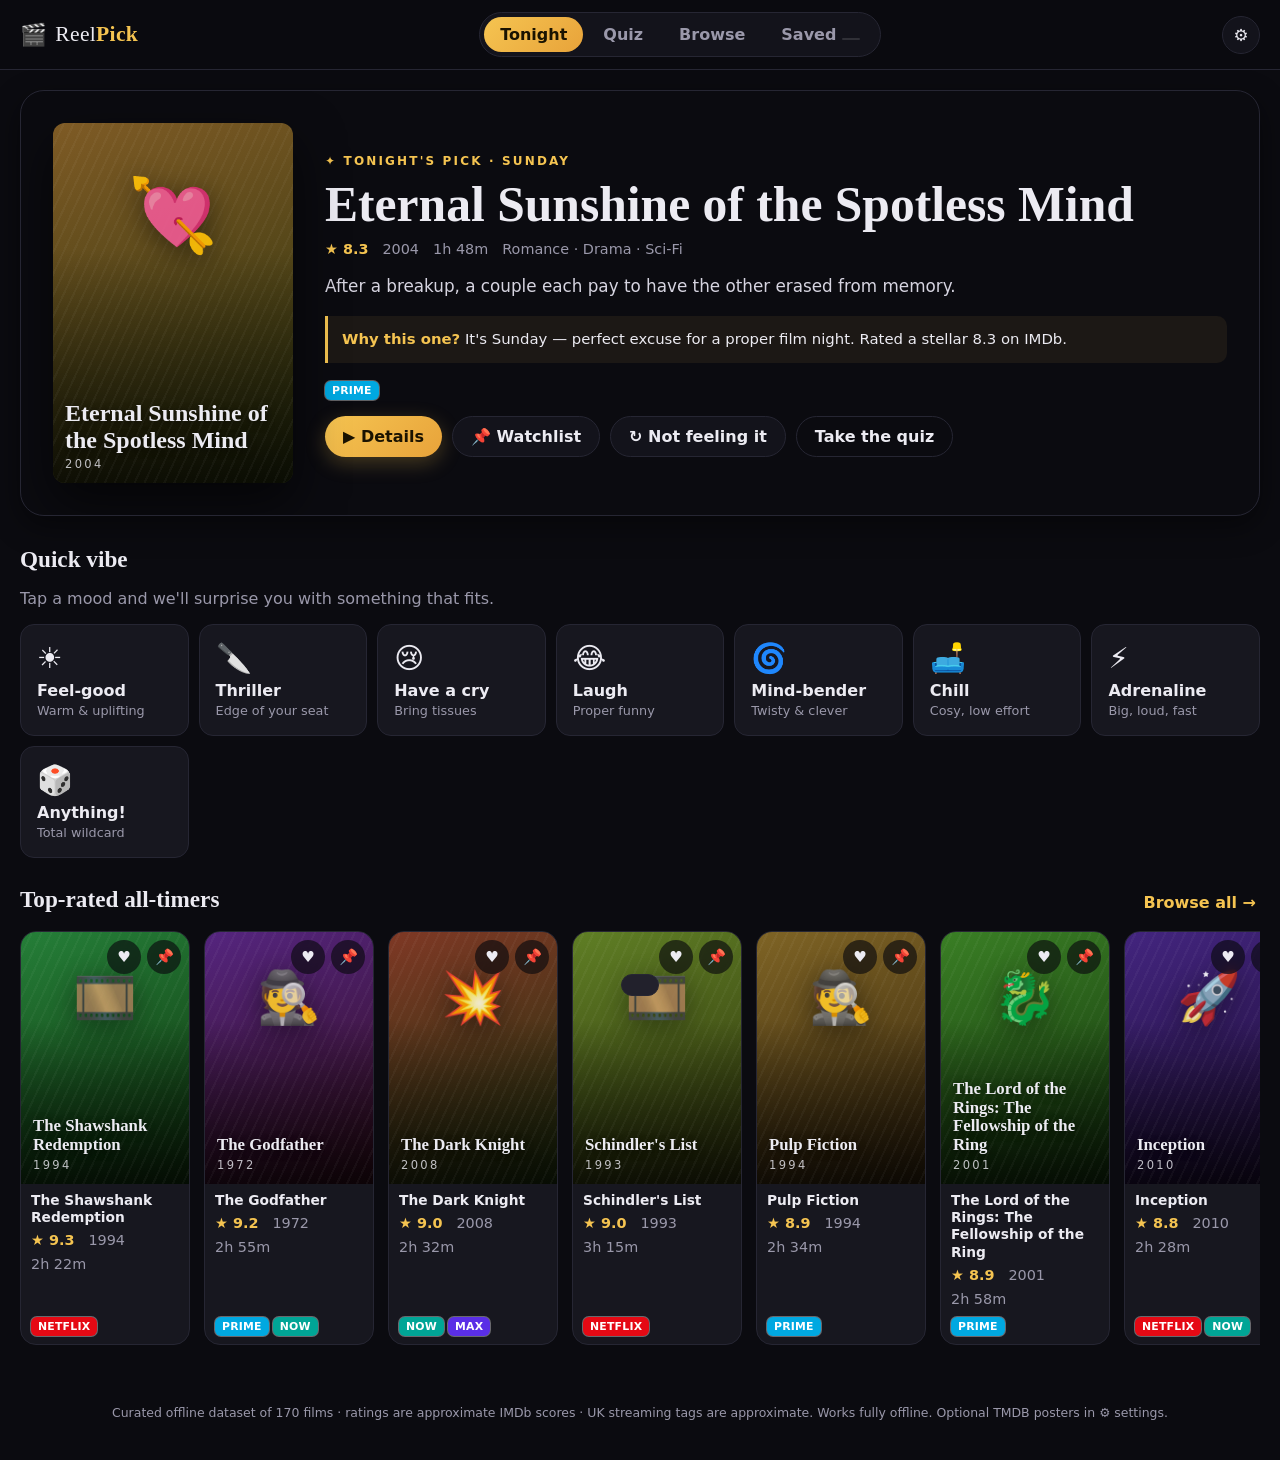
==== index.html @ 379ced33 "Reel Pick" ====
<!DOCTYPE html>
<html lang="en-GB">
<head>
<meta charset="utf-8">
<meta name="viewport" content="width=device-width, initial-scale=1, viewport-fit=cover">
<meta name="theme-color" content="#0b0b10">
<title>Reel Pick — what shall we watch?</title>
<link rel="icon" href="data:image/svg+xml,<svg xmlns='http://www.w3.org/2000/svg' viewBox='0 0 100 100'><text y='.9em' font-size='90'>🎬</text></svg>">
<link rel="stylesheet" href="style.css">
</head>
<body>
<div class="bg-glow"></div>
<header class="topbar">
  <div class="brand"><span class="logo">🎬</span><span>Reel<b>Pick</b></span></div>
  <nav class="tabs" role="tablist">
    <button class="tab active" data-view="tonight">Tonight</button>
    <button class="tab" data-view="quiz">Quiz</button>
    <button class="tab" data-view="browse">Browse</button>
    <button class="tab" data-view="saved">Saved <span id="savedCount" class="count"></span></button>
  </nav>
  <button class="icon-btn" id="settingsBtn" title="Settings">⚙︎</button>
</header>

<main>
  <!-- TONIGHT -->
  <section id="view-tonight" class="view active">
    <div id="hero" class="hero"></div>
    <div class="quick">
      <h2>Quick vibe</h2>
      <p class="muted">Tap a mood and we'll surprise you with something that fits.</p>
      <div id="quickMoods" class="mood-grid"></div>
    </div>
    <div class="row-head"><h2>Top-rated on your services</h2><button class="link" data-goto="browse">Browse all →</button></div>
    <div id="tonightRow" class="hscroll"></div>
  </section>

  <!-- QUIZ -->
  <section id="view-quiz" class="view">
    <div id="quiz" class="quiz"></div>
  </section>

  <!-- BROWSE -->
  <section id="view-browse" class="view">
    <div class="browse-layout">
      <aside class="filters" id="filters">
        <div class="filters-head">
          <h2>Filters</h2>
          <span><button class="link" id="resetFilters">Reset</button> <button class="btn gold small mobile-only" id="closeFilters">Done</button></span>
        </div>
        <input type="search" id="q" placeholder="Search title or keyword…" autocomplete="off">
        <div class="fgroup"><h3>Mood</h3><div class="chips" id="fMood"></div></div>
        <div class="fgroup"><h3>Genre <small>(any of)</small></h3><div class="chips" id="fGenre"></div></div>
        <div class="fgroup"><h3>Runtime</h3><div class="chips" id="fRuntime"></div></div>
        <div class="fgroup"><h3>Era</h3><div class="chips" id="fDecade"></div>
          <div class="range2">
            <label>From <input type="number" id="yFrom" min="1970" max="2026"></label>
            <label>To <input type="number" id="yTo" min="1970" max="2026"></label>
          </div>
        </div>
        <div class="fgroup"><h3>Min IMDb rating <output id="ratingOut">any</output></h3>
          <input type="range" id="minRating" min="6" max="9" step="0.1" value="6">
        </div>
        <div class="fgroup"><h3>Streaming (UK)</h3><div class="chips" id="fServices"></div>
          <label class="toggle"><input type="checkbox" id="onlyMine"> <span>Only show titles on these</span></label>
          <p class="tiny muted">Availability is approximate &amp; changes often — tap “Check where to watch” to confirm.</p>
        </div>
        <label class="toggle"><input type="checkbox" id="hideSeen" checked> <span>Hide films I've marked seen</span></label>
      </aside>
      <div class="results-wrap">
        <div class="results-bar">
          <button class="btn ghost small mobile-only" id="toggleFilters">☰ Filters</button>
          <span id="resultCount" class="muted"></span>
          <select id="sort">
            <option value="match">Best match</option>
            <option value="rating">Highest rated</option>
            <option value="new">Newest</option>
            <option value="old">Oldest</option>
            <option value="short">Shortest</option>
            <option value="az">A–Z</option>
          </select>
          <button class="btn gold" id="surpriseBtn">🎲 Surprise me</button>
        </div>
        <div id="activeChips" class="active-chips"></div>
        <div id="results" class="grid"></div>
      </div>
    </div>
  </section>

  <!-- SAVED -->
  <section id="view-saved" class="view">
    <div class="saved-tabs">
      <button class="chip on" data-list="watch">📌 Watchlist</button>
      <button class="chip" data-list="fav">♥ Favourites</button>
      <button class="chip" data-list="seen">✓ Seen</button>
    </div>
    <div class="row-head"><span id="savedInfo" class="muted"></span><button class="btn gold small" id="savedSurprise">🎲 Pick from this list</button></div>
    <div id="savedGrid" class="grid"></div>
  </section>
</main>

<footer class="foot muted tiny">
  Curated offline dataset of <span id="nFilms"></span> films · ratings are approximate IMDb scores · UK streaming tags are approximate.
  Works fully offline. Optional TMDB posters in ⚙︎ settings.
</footer>

<div id="modal" class="modal" hidden>
  <div class="modal-backdrop" data-close></div>
  <div class="modal-card" role="dialog" aria-modal="true"><button class="icon-btn close" data-close aria-label="Close">✕</button><div id="modalBody"></div></div>
</div>
<div id="toast" class="toast"></div>

<script src="data.js"></script>
<script src="app.js"></script>
</body>
</html>
---- style.css ----
:root{
  --bg:#0b0b10; --bg2:#13131b; --card:#17171f; --line:#262633; --text:#ecebf2; --muted:#9a98aa;
  --gold:#f5c451; --gold2:#e8a33a; --red:#e5484d; --green:#3dd68c;
  --radius:16px; --shadow:0 10px 30px rgba(0,0,0,.45);
  --serif: "Playfair Display", Georgia, "Times New Roman", serif;
  --sans: system-ui, -apple-system, "Segoe UI", Roboto, Inter, sans-serif;
}
*{box-sizing:border-box}
html,body{margin:0;background:var(--bg);color:var(--text);font-family:var(--sans);-webkit-font-smoothing:antialiased}
body{min-height:100vh}
button{font:inherit;color:inherit;cursor:pointer}
input,select{font:inherit;color:inherit}
.bg-glow{position:fixed;inset:0;pointer-events:none;z-index:-1;
  background:radial-gradient(900px 500px at 15% -10%,rgba(245,196,81,.10),transparent 60%),
             radial-gradient(800px 500px at 100% 0%,rgba(229,72,77,.10),transparent 60%),
             radial-gradient(1000px 600px at 50% 120%,rgba(90,70,200,.12),transparent 60%)}
.muted{color:var(--muted)} .tiny{font-size:.78rem} small{color:var(--muted);font-weight:400}

/* top bar */
.topbar{position:sticky;top:0;z-index:20;display:flex;align-items:center;gap:16px;padding:12px 20px;
  background:rgba(11,11,16,.8);backdrop-filter:blur(14px);border-bottom:1px solid var(--line)}
.brand{display:flex;align-items:center;gap:8px;font-family:var(--serif);font-size:1.35rem;letter-spacing:.3px;white-space:nowrap}
.brand b{color:var(--gold)}
.tabs{display:flex;gap:4px;margin:0 auto;background:var(--bg2);padding:4px;border-radius:999px;border:1px solid var(--line);overflow-x:auto}
.tab{border:0;background:none;padding:8px 16px;border-radius:999px;color:var(--muted);font-weight:600;white-space:nowrap}
.tab.active{background:linear-gradient(135deg,var(--gold),var(--gold2));color:#1a1300}
.count{display:inline-block;min-width:18px;font-size:.72rem;padding:1px 6px;border-radius:999px;background:rgba(255,255,255,.12)}
.tab.active .count{background:rgba(0,0,0,.18)}
.icon-btn{border:1px solid var(--line);background:var(--bg2);width:38px;height:38px;border-radius:50%;font-size:1.05rem;display:grid;place-items:center}
.icon-btn:hover{border-color:var(--gold)}

main{max-width:1320px;margin:0 auto;padding:20px}
.view{display:none;animation:fade .35s ease}
.view.active{display:block}
@keyframes fade{from{opacity:0;transform:translateY(6px)}to{opacity:1;transform:none}}
h2{font-family:var(--serif);font-weight:700;font-size:1.45rem;margin:0 0 6px}
h3{font-size:.8rem;text-transform:uppercase;letter-spacing:.12em;color:var(--muted);margin:0 0 8px;display:flex;justify-content:space-between}
.row-head{display:flex;align-items:center;justify-content:space-between;gap:12px;margin:28px 0 12px}
.link{background:none;border:0;color:var(--gold);font-weight:600;padding:4px}

/* buttons & chips */
.btn{border:1px solid var(--line);background:var(--bg2);padding:10px 18px;border-radius:999px;font-weight:650;transition:.15s}
.btn:hover{border-color:var(--gold);transform:translateY(-1px)}
.btn.gold{background:linear-gradient(135deg,var(--gold),var(--gold2));color:#1a1300;border:0;box-shadow:0 6px 20px rgba(245,196,81,.25)}
.btn.ghost{background:transparent}
.btn.small{padding:7px 14px;font-size:.88rem}
.chips{display:flex;flex-wrap:wrap;gap:6px}
.chip{border:1px solid var(--line);background:var(--bg2);padding:6px 12px;border-radius:999px;font-size:.86rem;transition:.15s;user-select:none}
.chip:hover{border-color:#4a4860}
.chip.on{background:rgba(245,196,81,.14);border-color:var(--gold);color:var(--gold)}
.chip.svc.on{color:#fff}
.toggle{display:flex;gap:8px;align-items:center;font-size:.9rem;margin-top:10px;cursor:pointer}
.toggle input{accent-color:var(--gold);width:16px;height:16px}

/* hero */
.hero{position:relative;border-radius:24px;overflow:hidden;border:1px solid var(--line);min-height:360px;display:grid;grid-template-columns:240px 1fr;gap:32px;padding:32px;align-items:center;box-shadow:var(--shadow)}
.hero .hero-bg{position:absolute;inset:0;z-index:-1;filter:blur(40px) saturate(1.3);opacity:.55;transform:scale(1.2)}
.hero::after{content:"";position:absolute;inset:0;z-index:-1;background:linear-gradient(90deg,rgba(11,11,16,.55),rgba(11,11,16,.92))}
.hero .poster{width:240px;box-shadow:0 20px 50px rgba(0,0,0,.6)}
.eyebrow{display:inline-flex;gap:8px;align-items:center;font-size:.75rem;letter-spacing:.18em;text-transform:uppercase;color:var(--gold);font-weight:700}
.hero h1{font-family:var(--serif);font-size:clamp(1.9rem,4vw,3.1rem);line-height:1.05;margin:10px 0}
.hero p.syn{font-size:1.05rem;line-height:1.55;max-width:60ch;color:#d6d4e0}
.meta{display:flex;flex-wrap:wrap;gap:8px 14px;align-items:center;color:var(--muted);font-size:.9rem}
.meta .star{color:var(--gold);font-weight:700}
.why{margin:14px 0;padding:12px 14px;border-left:3px solid var(--gold);background:rgba(245,196,81,.07);border-radius:0 10px 10px 0;font-size:.93rem;line-height:1.5}
.why b{color:var(--gold)}
.actions{display:flex;flex-wrap:wrap;gap:10px;margin-top:16px}

/* quick moods */
.quick{margin-top:30px}
.mood-grid{display:grid;grid-template-columns:repeat(auto-fill,minmax(150px,1fr));gap:10px;margin-top:12px}
.mood{border:1px solid var(--line);border-radius:14px;padding:16px;text-align:left;background:var(--card);transition:.18s;position:relative;overflow:hidden}
.mood:hover{transform:translateY(-3px);border-color:var(--gold)}
.mood .e{font-size:1.8rem;display:block;margin-bottom:6px}
.mood .l{font-weight:700} .mood .s{font-size:.8rem;color:var(--muted)}

/* poster art */
.poster{position:relative;aspect-ratio:2/3;border-radius:12px;overflow:hidden;background:#222;width:100%}
.poster img{position:absolute;inset:0;width:100%;height:100%;object-fit:cover}
.poster .art{position:absolute;inset:0;display:flex;flex-direction:column;justify-content:flex-end;padding:12px}
.poster .art::before{content:"";position:absolute;inset:0;background:
  repeating-linear-gradient(115deg,rgba(255,255,255,.035) 0 2px,transparent 2px 9px),
  linear-gradient(180deg,transparent 35%,rgba(0,0,0,.75))}
.poster .glyph{position:absolute;top:14%;left:50%;transform:translateX(-50%);font-size:3.2rem;filter:drop-shadow(0 6px 14px rgba(0,0,0,.5));opacity:.9}
.poster .ptitle{position:relative;font-family:var(--serif);font-weight:700;font-size:1.05rem;line-height:1.1;text-shadow:0 2px 8px rgba(0,0,0,.6)}
.poster .pyear{position:relative;font-size:.72rem;letter-spacing:.2em;opacity:.8;margin-top:4px}
.hero .poster .ptitle{font-size:1.5rem}
.hero .poster .glyph{font-size:4.5rem}

/* cards */
.grid{display:grid;grid-template-columns:repeat(auto-fill,minmax(210px,1fr));gap:18px}
.hscroll{display:grid;grid-auto-flow:column;grid-auto-columns:170px;gap:14px;overflow-x:auto;padding-bottom:10px;scroll-snap-type:x mandatory}
.hscroll>*{scroll-snap-align:start}
.card{background:var(--card);border:1px solid var(--line);border-radius:var(--radius);overflow:hidden;display:flex;flex-direction:column;transition:.18s;position:relative}
.card:hover{transform:translateY(-4px);border-color:#3a384c;box-shadow:var(--shadow)}
.card .poster{border-radius:0;cursor:pointer}
.card .body{padding:12px 14px 14px;display:flex;flex-direction:column;gap:6px;flex:1}
.card h4{margin:0;font-size:1rem;line-height:1.25;cursor:pointer}
.card .syn{font-size:.84rem;color:#c3c1cf;line-height:1.45;display:-webkit-box;-webkit-line-clamp:3;-webkit-box-orient:vertical;overflow:hidden;margin:0}
.card .reason{font-size:.78rem;color:var(--gold);line-height:1.35}
.card .tags{display:flex;flex-wrap:wrap;gap:4px}
.tag{font-size:.7rem;padding:2px 8px;border-radius:999px;background:rgba(255,255,255,.06);color:var(--muted)}
.badges{display:flex;flex-wrap:wrap;gap:4px;margin-top:auto;padding-top:4px}
.badge{font-size:.68rem;font-weight:800;padding:3px 7px;border-radius:6px;letter-spacing:.02em;color:#fff;opacity:.45}
.badge.mine{opacity:1;box-shadow:0 0 0 1px rgba(255,255,255,.35)}
.badge.none{background:#333;opacity:.8;font-weight:600}
.card .tools{position:absolute;top:8px;right:8px;display:flex;gap:6px;z-index:2}
.tbtn{width:34px;height:34px;border-radius:50%;border:0;background:rgba(10,10,14,.65);backdrop-filter:blur(6px);font-size:.95rem;display:grid;place-items:center;transition:.15s}
.tbtn:hover{transform:scale(1.1)}
.tbtn.on{background:var(--gold);color:#1a1300}
.tbtn.fav.on{background:var(--red);color:#fff}
.matchpill{position:absolute;top:8px;left:8px;z-index:2;font-size:.7rem;font-weight:800;padding:4px 8px;border-radius:999px;background:rgba(10,10,14,.7);color:var(--green);backdrop-filter:blur(6px)}
.mini .body{padding:8px 10px}
.mini h4{font-size:.86rem}

/* browse layout */
.browse-layout{display:grid;grid-template-columns:300px 1fr;gap:24px;align-items:start}
.filters{position:sticky;top:80px;max-height:calc(100vh - 100px);overflow:auto;background:var(--card);border:1px solid var(--line);border-radius:var(--radius);padding:18px}
.filters-head{display:flex;justify-content:space-between;align-items:center;margin-bottom:10px}
.filters input[type=search]{width:100%;padding:10px 14px;border-radius:10px;border:1px solid var(--line);background:var(--bg);outline:none}
.filters input[type=search]:focus{border-color:var(--gold)}
.fgroup{margin-top:18px}
.range2{display:flex;gap:8px;margin-top:10px}
.range2 label{flex:1;font-size:.8rem;color:var(--muted);display:flex;flex-direction:column;gap:4px}
.range2 input{width:100%;padding:7px 10px;border-radius:8px;border:1px solid var(--line);background:var(--bg)}
input[type=range]{width:100%;accent-color:var(--gold)}
output{color:var(--gold);text-transform:none;letter-spacing:0;font-weight:700}
.results-bar{display:flex;align-items:center;gap:12px;flex-wrap:wrap;margin-bottom:10px}
.results-bar #resultCount{margin-right:auto}
.results-bar select{background:var(--bg2);border:1px solid var(--line);padding:8px 12px;border-radius:999px}
.active-chips{display:flex;flex-wrap:wrap;gap:6px;margin-bottom:14px}
.active-chips .chip{font-size:.78rem;padding:4px 10px}
.mobile-only{display:none}
.empty{grid-column:1/-1;text-align:center;padding:60px 20px;color:var(--muted);border:1px dashed var(--line);border-radius:var(--radius)}
.empty .e{font-size:2.6rem;display:block;margin-bottom:8px}

/* quiz */
.quiz{max-width:760px;margin:10px auto;background:var(--card);border:1px solid var(--line);border-radius:24px;padding:32px;box-shadow:var(--shadow)}
.progress{height:6px;background:var(--bg);border-radius:99px;overflow:hidden;margin-bottom:24px}
.progress i{display:block;height:100%;background:linear-gradient(90deg,var(--gold),var(--red));transition:width .3s}
.qstep{font-size:.75rem;letter-spacing:.18em;text-transform:uppercase;color:var(--gold);font-weight:700}
.quiz h2{font-size:1.8rem;margin:6px 0 18px}
.opts{display:grid;grid-template-columns:repeat(auto-fill,minmax(200px,1fr));gap:10px}
.opt{border:1px solid var(--line);background:var(--bg2);border-radius:14px;padding:14px 16px;text-align:left;transition:.15s;display:flex;gap:12px;align-items:center}
.opt:hover{border-color:var(--gold);transform:translateY(-2px)}
.opt.on{border-color:var(--gold);background:rgba(245,196,81,.12)}
.opt .e{font-size:1.5rem}
.opt .s{display:block;font-size:.8rem;color:var(--muted)}
.qnav{display:flex;justify-content:space-between;margin-top:24px;gap:10px}
.quiz-results .pick{display:grid;grid-template-columns:130px 1fr;gap:18px;padding:16px;border:1px solid var(--line);border-radius:16px;background:var(--bg2);margin-top:14px}
.quiz-results .pick.first{border-color:var(--gold);box-shadow:0 0 0 1px rgba(245,196,81,.3)}
.pick h3{font-family:var(--serif);font-size:1.3rem;letter-spacing:0;text-transform:none;color:var(--text);margin:0 0 4px;display:block}
.pick p{margin:6px 0;font-size:.92rem;line-height:1.5;color:#c9c7d4}

/* modal */
.modal{position:fixed;inset:0;z-index:50;display:grid;place-items:center;padding:20px}
.modal[hidden]{display:none}
.modal-backdrop{position:absolute;inset:0;background:rgba(0,0,0,.7);backdrop-filter:blur(4px)}
.modal-card{position:relative;max-width:820px;width:100%;max-height:90vh;overflow:auto;background:var(--card);border:1px solid var(--line);border-radius:22px;padding:28px;box-shadow:var(--shadow);animation:pop .25s ease}
@keyframes pop{from{opacity:0;transform:scale(.96)}to{opacity:1;transform:none}}
.modal .close{position:absolute;top:14px;right:14px;z-index:3}
.detail{display:grid;grid-template-columns:220px 1fr;gap:26px}
.detail h2{font-size:2rem;margin:4px 0 8px;padding-right:40px}
.settings label{display:block;margin:14px 0 6px;font-weight:600}
.settings input[type=text]{width:100%;padding:10px 12px;border-radius:10px;border:1px solid var(--line);background:var(--bg)}
.spin{animation:spin .6s ease}
@keyframes spin{0%{transform:rotateY(0)}100%{transform:rotateY(360deg)}}

.toast{position:fixed;left:50%;bottom:24px;transform:translateX(-50%) translateY(120px);background:#22212c;border:1px solid var(--line);padding:10px 18px;border-radius:999px;transition:.3s;z-index:60;font-size:.9rem}
.toast.show{transform:translateX(-50%) translateY(0)}
.foot{text-align:center;padding:30px 20px 40px}
.saved-tabs{display:flex;gap:8px;flex-wrap:wrap}

@media (max-width:900px){
  .browse-layout{grid-template-columns:1fr}
  .filters{position:fixed;inset:0 0 0 auto;width:min(340px,90vw);top:0;max-height:none;border-radius:0;z-index:40;transform:translateX(105%);transition:.3s}
  .filters.open{transform:none;box-shadow:-20px 0 40px rgba(0,0,0,.6)}
  .mobile-only{display:inline-block}
}
@media (max-width:720px){
  .topbar{flex-wrap:wrap;padding:10px 14px;gap:10px}
  .brand{font-size:1.15rem}
  .tabs{order:3;width:100%;margin:0;justify-content:space-between}
  .tab{padding:7px 10px;font-size:.88rem;flex:1}
  #settingsBtn{margin-left:auto}
  main{padding:14px}
  .hero{grid-template-columns:1fr;padding:20px;gap:18px;text-align:left}
  .hero .poster{width:150px;margin:0 auto}
  .grid{grid-template-columns:repeat(2,1fr);gap:10px}
  .card .syn{display:none}
  .detail{grid-template-columns:1fr}
  .detail .poster{width:160px}
  .quiz{padding:20px}
  .quiz h2{font-size:1.4rem}
  .quiz-results .pick{grid-template-columns:90px 1fr;gap:12px}
  .modal-card{padding:20px}
}

/* ================= Movie detail view (premium) ================= */
.modal.modal-detail{padding:24px}
.modal.modal-detail .modal-backdrop{background:rgba(4,4,8,.72);backdrop-filter:blur(18px) saturate(1.2);-webkit-backdrop-filter:blur(18px) saturate(1.2);animation:dvFade .35s ease}
.modal-card.is-detail{max-width:1120px;max-height:calc(100vh - 48px);padding:0;border-radius:28px;background:#0c0c12;border:1px solid rgba(255,255,255,.08);
  box-shadow:0 40px 120px -20px rgba(0,0,0,.85),0 0 0 1px rgba(255,255,255,.03) inset;animation:dvRise .55s cubic-bezier(.16,1,.3,1);scrollbar-width:thin;scrollbar-color:rgba(255,255,255,.18) transparent}
.modal-card.is-detail .close{position:sticky;top:16px;float:right;margin:16px 16px -56px 0;width:40px;height:40px;background:rgba(20,20,28,.5);border:1px solid rgba(255,255,255,.16);
  backdrop-filter:blur(14px);-webkit-backdrop-filter:blur(14px);color:#fff;font-size:.95rem;transition:transform .2s,background .2s}
.modal-card.is-detail .close:hover{background:rgba(255,255,255,.16);transform:rotate(90deg)}
.dv{--ease:cubic-bezier(.16,1,.3,1);font-family:var(--sans);color:#f2f1f7}
.dv :focus-visible,.modal-card.is-detail .close:focus-visible{outline:2px solid var(--acc);outline-offset:3px}
.dv svg{width:18px;height:18px;flex:none}

/* hero */
.dv-hero{position:relative;min-height:min(560px,70vh);display:flex;align-items:flex-end;overflow:hidden;border-radius:28px 28px 0 0;isolation:isolate}
.dv-backdrop{position:absolute;inset:0;z-index:-2;animation:dvKen 22s ease-out both}
.dv-backdrop img{position:absolute;inset:0;width:100%;height:100%;object-fit:cover;object-position:center 25%;animation:dvFade .8s ease}
.dv-bigtitle{position:absolute;right:-2%;top:6%;max-width:85%;font-family:var(--serif);font-weight:800;font-size:clamp(4rem,11vw,9.5rem);line-height:.88;letter-spacing:-.03em;text-align:right;
  color:transparent;-webkit-text-stroke:1px rgba(255,255,255,.14);background:linear-gradient(180deg,rgba(255,255,255,.12),rgba(255,255,255,0));-webkit-background-clip:text;background-clip:text;user-select:none;word-break:break-word}
.dv-grain{position:absolute;inset:0;opacity:.18;mix-blend-mode:overlay;background-image:url("data:image/svg+xml,%3Csvg xmlns='http://www.w3.org/2000/svg' width='160' height='160'%3E%3Cfilter id='n'%3E%3CfeTurbulence type='fractalNoise' baseFrequency='.9' numOctaves='2'/%3E%3C/filter%3E%3Crect width='100%25' height='100%25' filter='url(%23n)'/%3E%3C/svg%3E")}
.dv-shade{position:absolute;inset:0;z-index:-1;background:
  linear-gradient(0deg,#0c0c12 0%,rgba(12,12,18,.92) 18%,rgba(12,12,18,.45) 50%,rgba(12,12,18,.1) 75%,rgba(12,12,18,.35) 100%),
  linear-gradient(90deg,rgba(12,12,18,.85) 0%,rgba(12,12,18,.2) 55%,transparent 100%)}
.dv-head{display:grid;grid-template-columns:210px 1fr;gap:36px;align-items:end;padding:120px 48px 36px;width:100%}
.dv-poster .poster{border-radius:14px;box-shadow:0 30px 60px -12px rgba(0,0,0,.8),0 0 0 1px rgba(255,255,255,.1);transition:transform .5s var(--ease)}
.dv-poster:hover .poster{transform:translateY(-4px) rotate(-1deg) scale(1.02)}
.dv-eyebrow{display:inline-flex;align-items:center;gap:8px;padding:6px 12px;border-radius:999px;font-size:.72rem;font-weight:700;letter-spacing:.14em;text-transform:uppercase;
  color:#fff;background:rgba(255,255,255,.1);border:1px solid rgba(255,255,255,.14);backdrop-filter:blur(10px);margin-bottom:14px}
.dv h2{font-family:var(--serif);font-weight:700;font-size:clamp(2.2rem,5vw,4.2rem);line-height:1;letter-spacing:-.02em;margin:0 0 12px;text-wrap:balance;text-shadow:0 4px 30px rgba(0,0,0,.5)}
.dv-tagline{margin:0 0 14px;font-family:var(--serif);font-style:italic;font-size:1.1rem;color:rgba(255,255,255,.8)}
.dv-chips{list-style:none;display:flex;flex-wrap:wrap;gap:8px;margin:0 0 24px;padding:0}
.dv-chip{display:inline-flex;align-items:center;gap:6px;padding:6px 12px;border-radius:999px;font-size:.84rem;font-weight:600;font-variant-numeric:tabular-nums;
  background:rgba(255,255,255,.08);border:1px solid rgba(255,255,255,.14);backdrop-filter:blur(12px);-webkit-backdrop-filter:blur(12px);color:#ecebf2;transition:background .2s,border-color .2s}
.dv-chip:hover{background:rgba(255,255,255,.14);border-color:rgba(255,255,255,.26)}
.dv-chip small{font-size:.68rem;font-weight:700;letter-spacing:.08em;color:rgba(255,255,255,.65)}
.dv-rating{background:rgba(245,196,81,.16);border-color:rgba(245,196,81,.4);color:#ffe3a1}
.dv-star{color:var(--gold)}

/* actions */
.dv-actions{display:flex;flex-wrap:wrap;gap:10px;align-items:center}
.dv-btn,.dv-icon{display:inline-flex;align-items:center;justify-content:center;gap:9px;height:48px;border-radius:999px;font:inherit;font-weight:700;font-size:.95rem;color:#fff;text-decoration:none;
  background:rgba(255,255,255,.1);border:1px solid rgba(255,255,255,.18);backdrop-filter:blur(14px);-webkit-backdrop-filter:blur(14px);cursor:pointer;
  transition:transform .25s var(--ease),background .2s,border-color .2s,box-shadow .25s}
.dv-btn{padding:0 22px}
.dv-icon{width:48px;padding:0}
.dv-btn:hover,.dv-icon:hover{transform:translateY(-2px);background:rgba(255,255,255,.18);border-color:rgba(255,255,255,.32)}
.dv-btn:active,.dv-icon:active{transform:translateY(0) scale(.97)}
.dv-primary{background:#fff;color:#0b0b10;border-color:#fff;box-shadow:0 10px 30px -8px rgba(255,255,255,.35)}
.dv-primary:hover{background:#fff;box-shadow:0 14px 40px -6px rgba(255,255,255,.5)}
.dv-primary svg{transition:transform .25s var(--ease)} .dv-primary:hover svg{transform:scale(1.18)}
.dv-btn.on{background:rgba(245,196,81,.18);border-color:rgba(245,196,81,.55);color:#ffe3a1}
.dv-again{background:linear-gradient(135deg,var(--gold),var(--gold2));color:#1a1300;border:0}
.dv-again:hover{background:linear-gradient(135deg,#ffd36a,var(--gold));}
.dv-again:hover svg{animation:spin .6s ease}
.dv-icon.on{color:var(--gold);border-color:rgba(245,196,81,.55)}
.dv-icon.fav{color:#ff6b78;border-color:rgba(255,107,120,.55);background:rgba(229,72,77,.15)}
.dv-icon.on svg{animation:dvPop .35s var(--ease)}

/* body */
.dv-body{display:grid;grid-template-columns:minmax(0,1fr) 320px;gap:40px;padding:12px 48px 48px}
.dv-syn{font-size:1.14rem;line-height:1.7;color:#dcdae6;margin:0 0 22px;max-width:62ch}
.dv-credit{display:flex;gap:10px;align-items:baseline;margin:0 0 22px;font-size:.95rem}
.dv-credit span{color:#a9a7b8;font-size:.78rem;letter-spacing:.12em;text-transform:uppercase;font-weight:700}
.dv-moods{display:flex;flex-wrap:wrap;gap:10px;margin-bottom:24px}
.dv-mood{display:inline-flex;align-items:center;gap:8px;padding:9px 14px 9px 12px;border-radius:14px;font-weight:650;font-size:.9rem;
  background:linear-gradient(135deg,hsl(var(--h1) 50% 30% / .35),hsl(var(--h2) 50% 20% / .25));border:1px solid rgba(255,255,255,.1);transition:transform .25s var(--ease),border-color .2s}
.dv-mood:hover{transform:translateY(-2px);border-color:rgba(255,255,255,.25)}
.dv-mood small{font-weight:500;color:#b4b2c4;font-size:.78rem;margin-left:2px}
.dv-why{position:relative;padding:18px 20px 18px 22px;border-radius:18px;background:rgba(245,196,81,.06);border:1px solid rgba(245,196,81,.18);margin-bottom:28px;overflow:hidden}
.dv-why::before{content:"";position:absolute;left:0;top:14px;bottom:14px;width:3px;border-radius:3px;background:linear-gradient(var(--gold),var(--gold2))}
.dv-why-k{font-size:.72rem;letter-spacing:.16em;text-transform:uppercase;font-weight:800;color:var(--gold)}
.dv-why p{margin:6px 0 0;line-height:1.6;color:#e7e5ef}
.dv-sec h4{display:flex;justify-content:space-between;align-items:baseline;margin:0 0 14px;font-size:.76rem;letter-spacing:.16em;text-transform:uppercase;color:#b4b2c4;font-weight:800}
.dv-sec h4 small{letter-spacing:.04em;text-transform:none;font-weight:500;color:#8f8da0}
.dv-glass{padding:20px;border-radius:20px;background:linear-gradient(180deg,rgba(255,255,255,.06),rgba(255,255,255,.025));border:1px solid rgba(255,255,255,.09);
  box-shadow:0 1px 0 rgba(255,255,255,.06) inset;margin-bottom:16px}
.dv-svcs{list-style:none;margin:0 0 12px;padding:0;display:grid;gap:8px}
.dv-svc{display:flex;align-items:center;gap:12px;padding:10px 12px;border-radius:14px;background:rgba(255,255,255,.04);border:1px solid rgba(255,255,255,.06);transition:background .2s,transform .25s var(--ease)}
.dv-svc:hover{background:rgba(255,255,255,.08);transform:translateX(2px)}
.dv-svc>span:nth-child(2){display:flex;flex-direction:column;flex:1;min-width:0}
.dv-svc b{font-size:.94rem} .dv-svc small{font-size:.76rem;color:#9f9db0}
.dv-svc-dot{width:30px;height:30px;border-radius:9px;background:var(--svc);box-shadow:0 4px 14px -2px var(--svc);flex:none}
.dv-svc.own{border-color:rgba(61,214,140,.35);background:rgba(61,214,140,.07)} .dv-svc.own svg{color:var(--green)}
.dv-link{display:inline-flex;align-items:center;gap:6px;color:#ecebf2;text-decoration:none;font-weight:600;font-size:.9rem;padding:4px 0;border-bottom:1px solid transparent;transition:color .2s,border-color .2s}
.dv-link svg{width:14px;height:14px;opacity:.7;transition:transform .2s}
.dv-link:hover{color:var(--gold);border-color:rgba(245,196,81,.5)} .dv-link:hover svg{transform:translate(2px,-2px)}
.dv-more{display:flex;flex-direction:column;align-items:flex-start;gap:4px}
.dv-cast{list-style:none;margin:0;padding:0 0 6px;display:grid;grid-auto-flow:column;grid-auto-columns:104px;gap:14px;overflow-x:auto;scroll-snap-type:x mandatory;scrollbar-width:thin}
.dv-cast li{scroll-snap-align:start;display:flex;flex-direction:column;gap:2px;font-size:.84rem}
.dv-av{position:relative;width:104px;height:130px;border-radius:14px;overflow:hidden;display:grid;place-items:center;margin-bottom:6px;
  background:linear-gradient(160deg,hsl(var(--h1) 40% 30%),hsl(var(--h2) 40% 14%));transition:transform .3s var(--ease)}
.dv-cast li:hover .dv-av{transform:translateY(-3px)}
.dv-av i{font-style:normal;font-weight:800;font-size:1.4rem;color:rgba(255,255,255,.7)}
.dv-av img{position:absolute;inset:0;width:100%;height:100%;object-fit:cover}
.dv-cast small{color:#9f9db0;font-size:.76rem}

/* staged entrance */
.dv .dv-poster,.dv .dv-titles>*,.dv .dv-main>*,.dv .dv-side>*{animation:dvUp .7s var(--ease) both}
.dv .dv-poster{animation-name:dvPoster;animation-delay:.08s}
.dv .dv-titles>*:nth-child(1){animation-delay:.14s} .dv .dv-titles>*:nth-child(2){animation-delay:.2s}
.dv .dv-titles>*:nth-child(3){animation-delay:.26s} .dv .dv-titles>*:nth-child(4){animation-delay:.32s} .dv .dv-titles>*:nth-child(5){animation-delay:.38s}
.dv .dv-main>*:nth-child(1){animation-delay:.36s} .dv .dv-main>*:nth-child(2){animation-delay:.42s} .dv .dv-main>*:nth-child(3){animation-delay:.48s}
.dv .dv-main>*:nth-child(n+4){animation-delay:.54s}
.dv .dv-side>*:nth-child(1){animation-delay:.44s} .dv .dv-side>*:nth-child(2){animation-delay:.52s}
.dv.no-anim *, .dv.no-anim{animation:none!important}
.dv.rerolled .dv-poster .poster{animation:spin .6s ease}
@keyframes dvUp{from{opacity:0;transform:translateY(18px)}to{opacity:1;transform:none}}
@keyframes dvPoster{from{opacity:0;transform:translateY(24px) scale(.94)}to{opacity:1;transform:none}}
@keyframes dvRise{from{opacity:0;transform:translateY(30px) scale(.97)}to{opacity:1;transform:none}}
@keyframes dvFade{from{opacity:0}to{opacity:1}}
@keyframes dvKen{from{transform:scale(1.12)}to{transform:scale(1)}}
@keyframes dvPop{0%{transform:scale(1)}50%{transform:scale(1.3)}100%{transform:scale(1)}}

@media (max-width:900px){
  .dv-body{grid-template-columns:1fr;gap:8px;padding:8px 32px 36px}
  .dv-head{padding:110px 32px 28px;grid-template-columns:170px 1fr;gap:26px}
}
@media (max-width:640px){
  .modal.modal-detail{padding:0;place-items:end stretch}
  .modal-card.is-detail{max-height:100dvh;height:100dvh;border-radius:0;border:0;animation:dvSheet .5s var(--ease,cubic-bezier(.16,1,.3,1))}
  .modal-card.is-detail .close{margin:12px 12px -52px 0}
  .dv-hero{border-radius:0;min-height:0}
  .dv-head{grid-template-columns:1fr;padding:84px 20px 22px;gap:18px;justify-items:start}
  .dv-poster{width:132px}
  .dv-bigtitle{font-size:4.2rem;top:4%}
  .dv h2{font-size:2.3rem}
  .dv-chips{margin-bottom:18px}
  .dv-actions{display:grid;grid-template-columns:1fr 48px 48px;width:100%}
  .dv-primary,.dv-again{grid-column:1/-1}
  .dv-again{order:1} .dv-btn[data-act=watch]{order:2} .dv-icon{order:3}
  .dv-body{padding:6px 20px 32px}
  .dv-syn{font-size:1.04rem}
  .dv-mood small{display:none}
}
@keyframes dvSheet{from{transform:translateY(40px);opacity:0}to{transform:none;opacity:1}}
@media (prefers-reduced-motion:reduce){ .dv *, .dv, .modal-card.is-detail, .dv-backdrop{animation:none!important;transition:none!important} }
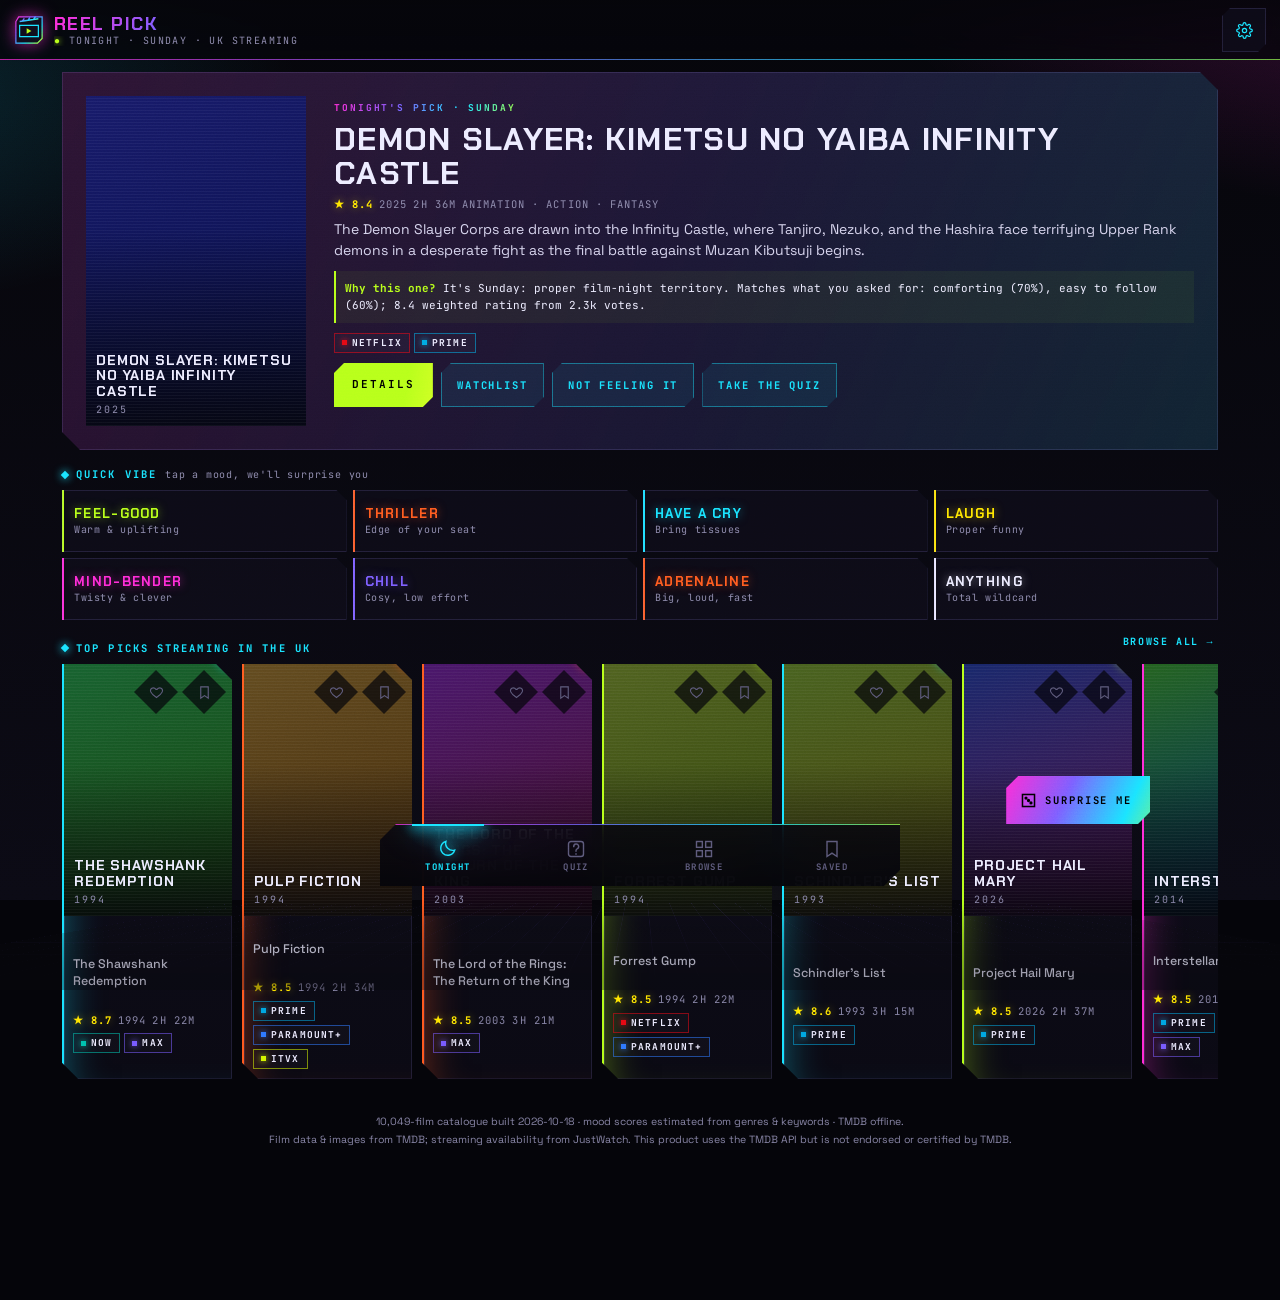
==== commit 39c0fbb9: "TCG theme, 10k-film scored catalogue, live TMDB + UK providers, recommender, suggestion rules, tests" ====
--- a/index.html
+++ b/index.html
@@ -1,115 +1,85 @@
-<!DOCTYPE html>
-<html lang="en-GB">
-<head>
-<meta charset="utf-8">
-<meta name="viewport" content="width=device-width, initial-scale=1, viewport-fit=cover">
-<meta name="theme-color" content="#0b0b10">
-<title>Reel Pick — what shall we watch?</title>
-<link rel="icon" href="data:image/svg+xml,<svg xmlns='http://www.w3.org/2000/svg' viewBox='0 0 100 100'><text y='.9em' font-size='90'>🎬</text></svg>">
-<link rel="stylesheet" href="style.css">
-</head>
-<body>
-<div class="bg-glow"></div>
-<header class="topbar">
-  <div class="brand"><span class="logo">🎬</span><span>Reel<b>Pick</b></span></div>
-  <nav class="tabs" role="tablist">
-    <button class="tab active" data-view="tonight">Tonight</button>
-    <button class="tab" data-view="quiz">Quiz</button>
-    <button class="tab" data-view="browse">Browse</button>
-    <button class="tab" data-view="saved">Saved <span id="savedCount" class="count"></span></button>
-  </nav>
-  <button class="icon-btn" id="settingsBtn" title="Settings">⚙︎</button>
-</header>
-
-<main>
-  <!-- TONIGHT -->
+<!doctype html><html lang="en-GB"><head><meta charset="utf-8">
+<meta name="viewport" content="width=device-width,initial-scale=1,viewport-fit=cover">
+<meta name="theme-color" content="#05050a"><meta name="apple-mobile-web-app-capable" content="yes"><meta name="apple-mobile-web-app-status-bar-style" content="black-translucent">
+<link rel="icon" href="icon.svg"><link rel="preconnect" href="https://api.themoviedb.org"><link rel="preconnect" href="https://image.tmdb.org">
+<title>REEL//PICK · what shall we watch?</title><link rel="stylesheet" href="style.css"></head><body>
+<svg width="0" height="0" style="position:absolute" aria-hidden="true">
+ <symbol id="i-moon" viewBox="0 0 24 24"><path d="M20 14.5A8.5 8.5 0 0 1 9.5 4 8.5 8.5 0 1 0 20 14.5z"/></symbol>
+ <symbol id="i-quiz" viewBox="0 0 24 24"><path d="M9.2 9a3 3 0 1 1 4.3 2.7c-.9.5-1.5 1.2-1.5 2.3v.5M12 18h.01"/><rect x="3" y="3" width="18" height="18" rx="3"/></symbol>
+ <symbol id="i-grid" viewBox="0 0 24 24"><rect x="3" y="3" width="7" height="7"/><rect x="14" y="3" width="7" height="7"/><rect x="3" y="14" width="7" height="7"/><rect x="14" y="14" width="7" height="7"/></symbol>
+ <symbol id="i-pin" viewBox="0 0 24 24"><path d="M6 3h12v18l-6-4-6 4z"/></symbol>
+ <symbol id="i-gear" viewBox="0 0 24 24"><circle cx="12" cy="12" r="3"/><path d="M19.4 15a1.7 1.7 0 0 0 .3 1.8l.1.1a2 2 0 1 1-2.8 2.8l-.1-.1a1.7 1.7 0 0 0-1.8-.3 1.7 1.7 0 0 0-1 1.5V21a2 2 0 1 1-4 0v-.1a1.7 1.7 0 0 0-1.1-1.5 1.7 1.7 0 0 0-1.8.3l-.1.1a2 2 0 1 1-2.8-2.8l.1-.1a1.7 1.7 0 0 0 .3-1.8 1.7 1.7 0 0 0-1.5-1H3a2 2 0 1 1 0-4h.1a1.7 1.7 0 0 0 1.5-1.1 1.7 1.7 0 0 0-.3-1.8l-.1-.1a2 2 0 1 1 2.8-2.8l.1.1a1.7 1.7 0 0 0 1.8.3H9a1.7 1.7 0 0 0 1-1.5V3a2 2 0 1 1 4 0v.1a1.7 1.7 0 0 0 1 1.5 1.7 1.7 0 0 0 1.8-.3l.1-.1a2 2 0 1 1 2.8 2.8l-.1.1a1.7 1.7 0 0 0-.3 1.8V9a1.7 1.7 0 0 0 1.5 1H21a2 2 0 1 1 0 4h-.1a1.7 1.7 0 0 0-1.5 1z"/></symbol>
+ <symbol id="i-dice" viewBox="0 0 24 24"><rect x="3.5" y="3.5" width="17" height="17"/><circle cx="8.5" cy="8.5" r="1.2" fill="currentColor"/><circle cx="15.5" cy="15.5" r="1.2" fill="currentColor"/><circle cx="12" cy="12" r="1.2" fill="currentColor"/></symbol>
+ <symbol id="i-ext" viewBox="0 0 24 24"><path d="M14 4h6v6M20 4l-9 9M18 14v5a1 1 0 0 1-1 1H5a1 1 0 0 1-1-1V7a1 1 0 0 1 1-1h5"/></symbol>
+ <symbol id="i-filter" viewBox="0 0 24 24"><path d="M3 5h18M6 12h12M10 19h4"/></symbol>
+</svg>
+<header class="top"><div class="brand"><img src="icon.svg" alt="" width="34" height="34"><div><h1 id="title">Reel Pick</h1><p id="sub" class="sub">what shall we watch?</p></div></div>
+<button id="settingsBtn" class="iconbtn" aria-label="Settings"><svg><use href="#i-gear"/></svg></button></header>
+<main id="main">
   <section id="view-tonight" class="view active">
     <div id="hero" class="hero"></div>
-    <div class="quick">
-      <h2>Quick vibe</h2>
-      <p class="muted">Tap a mood and we'll surprise you with something that fits.</p>
-      <div id="quickMoods" class="mood-grid"></div>
-    </div>
-    <div class="row-head"><h2>Top-rated on your services</h2><button class="link" data-goto="browse">Browse all →</button></div>
+    <h2 class="h2">Quick vibe <span class="muted">tap a mood, we'll surprise you</span></h2>
+    <div id="quickMoods" class="mood-grid"></div>
+    <div class="row-head"><h2 class="h2">Top-rated on your services</h2><button class="link" data-goto="browse">Browse all →</button></div>
     <div id="tonightRow" class="hscroll"></div>
   </section>
 
-  <!-- QUIZ -->
-  <section id="view-quiz" class="view">
-    <div id="quiz" class="quiz"></div>
-  </section>
+  <section id="view-quiz" class="view"><div id="quiz" class="quiz panel"></div></section>
 
-  <!-- BROWSE -->
   <section id="view-browse" class="view">
+    <div class="sticky searchwrap"><input type="search" id="q" class="search" placeholder="Search any film…" autocomplete="off" aria-label="Search films"></div>
     <div class="browse-layout">
-      <aside class="filters" id="filters">
-        <div class="filters-head">
-          <h2>Filters</h2>
-          <span><button class="link" id="resetFilters">Reset</button> <button class="btn gold small mobile-only" id="closeFilters">Done</button></span>
-        </div>
-        <input type="search" id="q" placeholder="Search title or keyword…" autocomplete="off">
-        <div class="fgroup"><h3>Mood</h3><div class="chips" id="fMood"></div></div>
-        <div class="fgroup"><h3>Genre <small>(any of)</small></h3><div class="chips" id="fGenre"></div></div>
-        <div class="fgroup"><h3>Runtime</h3><div class="chips" id="fRuntime"></div></div>
-        <div class="fgroup"><h3>Era</h3><div class="chips" id="fDecade"></div>
-          <div class="range2">
-            <label>From <input type="number" id="yFrom" min="1970" max="2026"></label>
-            <label>To <input type="number" id="yTo" min="1970" max="2026"></label>
-          </div>
-        </div>
-        <div class="fgroup"><h3>Min IMDb rating <output id="ratingOut">any</output></h3>
-          <input type="range" id="minRating" min="6" max="9" step="0.1" value="6">
-        </div>
-        <div class="fgroup"><h3>Streaming (UK)</h3><div class="chips" id="fServices"></div>
-          <label class="toggle"><input type="checkbox" id="onlyMine"> <span>Only show titles on these</span></label>
-          <p class="tiny muted">Availability is approximate &amp; changes often — tap “Check where to watch” to confirm.</p>
-        </div>
-        <label class="toggle"><input type="checkbox" id="hideSeen" checked> <span>Hide films I've marked seen</span></label>
+      <aside class="filters panel" id="filters">
+        <div class="filters-head"><h2 class="h2">Filters</h2><span><button class="link" id="resetFilters">Reset</button> <button class="btn sm mobile-only" id="closeFilters">Done</button></span></div>
+        <div class="fgroup"><h3>Source</h3><div class="chips wrap" id="srcChips"><button class="chip" data-src="cat" aria-pressed="true">Scored catalogue</button><button class="chip" data-src="live" aria-pressed="false">All of TMDB · live</button></div></div>
+        <div class="fgroup"><h3>Mood</h3><div class="chips wrap" id="fMood"></div></div>
+        <div class="fgroup"><h3>Feel <small>drag to set · catalogue only</small></h3><div id="fDims" class="dims"></div></div>
+        <div class="fgroup"><h3>Content</h3><div class="chips wrap" id="fFlags"></div></div>
+        <div class="fgroup"><h3>Genre <small>any of</small></h3><div class="chips wrap" id="fGenre"></div></div>
+        <div class="fgroup"><h3>Runtime</h3><div class="chips wrap" id="fRuntime"></div></div>
+        <div class="fgroup"><h3>Era</h3><div class="chips wrap" id="fDecade"></div>
+          <div class="range2"><label>From <input type="number" id="yFrom" min="1920" max="2027"></label><label>To <input type="number" id="yTo" min="1920" max="2027"></label></div></div>
+        <div class="fgroup"><h3>Min weighted rating <output id="ratingOut">any</output></h3><input type="range" id="minRating" min="6" max="9" step="0.1" value="6" aria-label="Minimum rating"></div>
+        <div class="fgroup"><h3>Streaming · UK</h3><div class="chips wrap" id="fServices"></div>
+          <label class="tog"><span>Only show titles on these</span><input type="checkbox" id="onlyMine"></label>
+          <p class="muted tiny" id="svcNote"></p></div>
+        <label class="tog"><span>Hide films I've marked seen</span><input type="checkbox" id="hideSeen" checked></label>
       </aside>
       <div class="results-wrap">
         <div class="results-bar">
-          <button class="btn ghost small mobile-only" id="toggleFilters">☰ Filters</button>
-          <span id="resultCount" class="muted"></span>
-          <select id="sort">
-            <option value="match">Best match</option>
-            <option value="rating">Highest rated</option>
-            <option value="new">Newest</option>
-            <option value="old">Oldest</option>
-            <option value="short">Shortest</option>
-            <option value="az">A–Z</option>
-          </select>
-          <button class="btn gold" id="surpriseBtn">🎲 Surprise me</button>
+          <button class="chip mobile-only" id="toggleFilters" aria-pressed="false">Filters</button>
+          <span id="resultCount" class="rcount"></span>
+          <select id="sort" aria-label="Sort"><option value="match">Best match</option><option value="rating">Highest rated</option><option value="new">Newest</option><option value="old">Oldest</option><option value="short">Shortest</option><option value="az">A–Z</option></select>
         </div>
-        <div id="activeChips" class="active-chips"></div>
+        <div id="activeChips" class="chips wrap active-chips"></div>
         <div id="results" class="grid"></div>
+        <button id="loadMore" class="btn" hidden>Load more</button>
       </div>
     </div>
   </section>
 
-  <!-- SAVED -->
   <section id="view-saved" class="view">
-    <div class="saved-tabs">
-      <button class="chip on" data-list="watch">📌 Watchlist</button>
-      <button class="chip" data-list="fav">♥ Favourites</button>
-      <button class="chip" data-list="seen">✓ Seen</button>
-    </div>
-    <div class="row-head"><span id="savedInfo" class="muted"></span><button class="btn gold small" id="savedSurprise">🎲 Pick from this list</button></div>
+    <div class="chips sticky saved-tabs"><button class="chip" aria-pressed="true" data-list="watch">Watchlist</button><button class="chip" aria-pressed="false" data-list="fav">Favourites</button><button class="chip" aria-pressed="false" data-list="seen">Seen</button><button class="chip" aria-pressed="false" data-list="hidden">Hidden</button></div>
+    <p id="savedInfo" class="muted"></p>
     <div id="savedGrid" class="grid"></div>
   </section>
+  <footer class="foot muted tiny" id="foot"></footer>
 </main>
 
-<footer class="foot muted tiny">
-  Curated offline dataset of <span id="nFilms"></span> films · ratings are approximate IMDb scores · UK streaming tags are approximate.
-  Works fully offline. Optional TMDB posters in ⚙︎ settings.
-</footer>
-
-<div id="modal" class="modal" hidden>
-  <div class="modal-backdrop" data-close></div>
-  <div class="modal-card" role="dialog" aria-modal="true"><button class="icon-btn close" data-close aria-label="Close">✕</button><div id="modalBody"></div></div>
-</div>
-<div id="toast" class="toast"></div>
-
+<div id="modal" class="modal" hidden><div class="modal-backdrop" data-close></div>
+  <div class="modal-card" role="dialog" aria-modal="true"><button class="iconbtn close" data-close aria-label="Close">✕</button><div id="modalBody"></div></div></div>
+<button id="fab" class="fab" aria-label="Surprise me"><svg><use href="#i-dice"/></svg><span>Surprise me</span></button>
+<div id="toast" class="toast" role="status"></div>
+<nav class="tabs" aria-label="Sections">
+ <button data-view="tonight" class="active"><svg><use href="#i-moon"/></svg><span>Tonight</span></button>
+ <button data-view="quiz"><svg><use href="#i-quiz"/></svg><span>Quiz</span></button>
+ <button data-view="browse"><svg><use href="#i-grid"/></svg><span>Browse</span></button>
+ <button data-view="saved"><svg><use href="#i-pin"/></svg><span>Saved</span><span id="savedCount" class="nbadge" hidden></span></button>
+</nav>
+<script src="config.js"></script>
 <script src="data.js"></script>
+<script src="rules.js"></script>
+<script src="reco.js"></script>
+<script src="tmdb.js"></script>
 <script src="app.js"></script>
-</body>
-</html>
+</body></html>
--- a/style.css
+++ b/style.css
@@ -1,333 +1,328 @@
+/* ===== REEL//PICK on the TCG//SCAN theme: neon HUD + holo foil (base copied verbatim from tcg-stock-finder/frontend/style.css) ===== */
+@font-face{font-family:Mono;src:url(fonts/jetbrains-mono-latin-400-normal.woff2) format("woff2");font-weight:400;font-display:swap}
+@font-face{font-family:Mono;src:url(fonts/jetbrains-mono-latin-700-normal.woff2) format("woff2");font-weight:700;font-display:swap}
+@font-face{font-family:Disp;src:url(fonts/chakra-petch-latin-500-normal.woff2) format("woff2");font-weight:500;font-display:swap}
+@font-face{font-family:Disp;src:url(fonts/chakra-petch-latin-700-normal.woff2) format("woff2");font-weight:700;font-display:swap}
+@font-face{font-family:Body;src:url(fonts/space-grotesk-latin-400-normal.woff2) format("woff2");font-weight:400;font-display:swap}
+@font-face{font-family:Body;src:url(fonts/space-grotesk-latin-500-normal.woff2) format("woff2");font-weight:500 700;font-display:swap}
 :root{
-  --bg:#0b0b10; --bg2:#13131b; --card:#17171f; --line:#262633; --text:#ecebf2; --muted:#9a98aa;
-  --gold:#f5c451; --gold2:#e8a33a; --red:#e5484d; --green:#3dd68c;
-  --radius:16px; --shadow:0 10px 30px rgba(0,0,0,.45);
-  --serif: "Playfair Display", Georgia, "Times New Roman", serif;
-  --sans: system-ui, -apple-system, "Segoe UI", Roboto, Inter, sans-serif;
+ --void:#05050a;--deep:#0b0a14;--plate:#0f0e1b;--line:rgba(160,150,255,.14);--txt:#ecebff;--mut:#8a87a8;--dim:#5b5878;
+ /* energy types */
+ --grass:#b6ff1a;   /* fair price */
+ --psychic:#ff2bd6; /* overpriced */
+ --water:#19e3ff;   /* info / links / active */
+ --electric:#ffe600;/* stock / buy */
+ --fire:#ff5a1f;    /* hot / blocked */
+ --holo:linear-gradient(115deg,#ff2bd6 0%,#7a5cff 18%,#19e3ff 36%,#b6ff1a 54%,#ffe600 70%,#ff5a1f 86%,#ff2bd6 100%);
+ --cut:10px;--top:env(safe-area-inset-top,0px);--bot:env(safe-area-inset-bottom,0px);--navh:62px;
+ --mono:Mono,ui-monospace,"SF Mono",Menlo,monospace;--disp:Disp,"Arial Narrow",system-ui,sans-serif;--body:Body,system-ui,-apple-system,sans-serif}
+*{box-sizing:border-box;-webkit-tap-highlight-color:transparent}html{-webkit-text-size-adjust:100%}
+body{margin:0;background:var(--void);color:var(--txt);font:400 13.5px/1.5 var(--body);overflow-x:hidden;min-height:100dvh;
+ padding-bottom:calc(var(--navh) + var(--bot) + 80px);
+ background-image:radial-gradient(60% 40% at 110% -5%,rgba(255,43,214,.20),transparent 70%),radial-gradient(55% 35% at -15% 10%,rgba(25,227,255,.16),transparent 70%),radial-gradient(50% 30% at 50% 115%,rgba(182,255,26,.10),transparent 70%),linear-gradient(var(--void),var(--deep));background-attachment:fixed}
+/* scanlines + grain */
+body::before{content:"";position:fixed;inset:0;pointer-events:none;z-index:100;opacity:.55;mix-blend-mode:overlay;
+ background:repeating-linear-gradient(0deg,rgba(255,255,255,.035) 0 1px,transparent 1px 3px),url("data:image/svg+xml,%3Csvg xmlns='http://www.w3.org/2000/svg' width='160' height='160'%3E%3Cfilter id='n'%3E%3CfeTurbulence type='fractalNoise' baseFrequency='.9' numOctaves='2' stitchTiles='stitch'/%3E%3CfeColorMatrix values='0 0 0 0 1 0 0 0 0 1 0 0 0 0 1 0 0 0 .5 0'/%3E%3C/filter%3E%3Crect width='100%25' height='100%25' filter='url(%23n)' opacity='.35'/%3E%3C/svg%3E")}
+/* perspective grid floor */
+body::after{content:"";position:fixed;left:-20%;right:-20%;bottom:-10vh;height:45vh;pointer-events:none;z-index:-1;opacity:.35;
+ background:linear-gradient(transparent 0,var(--void) 95%),repeating-linear-gradient(90deg,rgba(122,92,255,.35) 0 1px,transparent 1px 48px),repeating-linear-gradient(0deg,rgba(122,92,255,.35) 0 1px,transparent 1px 48px);
+ transform:perspective(300px) rotateX(62deg);transform-origin:bottom}
+svg{width:20px;height:20px;fill:none;stroke:currentColor;stroke-width:1.7;stroke-linecap:square;stroke-linejoin:miter;flex:none}
+button{font:inherit;color:inherit}a{color:var(--water);text-decoration:none}
+::selection{background:var(--psychic);color:#000}
+.cut{clip-path:polygon(var(--cut) 0,100% 0,100% calc(100% - var(--cut)),calc(100% - var(--cut)) 100%,0 100%,0 var(--cut))}
+
+/* ---------- header ---------- */
+.top{position:sticky;top:0;z-index:20;display:flex;align-items:center;justify-content:space-between;gap:12px;
+ padding:calc(8px + var(--top)) max(14px,env(safe-area-inset-right)) 8px max(14px,env(safe-area-inset-left));
+ background:linear-gradient(rgba(5,5,10,.92),rgba(5,5,10,.78));backdrop-filter:blur(14px) saturate(1.5);-webkit-backdrop-filter:blur(14px) saturate(1.5)}
+.top::after{content:"";position:absolute;left:0;right:0;bottom:0;height:1px;background:var(--holo);opacity:.7;background-size:200% 100%;animation:slide 8s linear infinite}
+.brand{display:flex;align-items:center;gap:10px;min-width:0}.brand img{width:30px;height:30px;filter:drop-shadow(0 0 8px rgba(255,43,214,.6))}
+h1{margin:0;font:700 18px/1 var(--disp);letter-spacing:.08em;text-transform:uppercase;background:var(--holo);background-size:250% 100%;-webkit-background-clip:text;background-clip:text;color:transparent;animation:slide 10s linear infinite}
+.sub{margin:3px 0 0;font:400 10px/1 var(--mono);letter-spacing:.14em;text-transform:uppercase;color:var(--mut);white-space:nowrap;overflow:hidden;text-overflow:ellipsis}
+.sub::before{content:"● ";color:var(--grass);text-shadow:0 0 6px var(--grass);animation:blink 2.4s steps(2) infinite}
+.iconbtn{position:relative;width:44px;height:44px;border:1px solid var(--line);background:rgba(15,14,27,.7);display:grid;place-items:center;cursor:pointer;clip-path:polygon(8px 0,100% 0,100% calc(100% - 8px),calc(100% - 8px) 100%,0 100%,0 8px);color:var(--water)}
+
+main{width:100%;max-width:620px;margin:0 auto;padding:0 max(12px,env(safe-area-inset-left)) 0 max(12px,env(safe-area-inset-right));transition:transform .2s}
+@keyframes boot{0%{opacity:0;transform:translateY(8px);filter:blur(3px)}60%{opacity:1;filter:blur(0)}100%{transform:none}}
+@keyframes slide{to{background-position:250% 0}}@keyframes blink{50%{opacity:.25}}
+/* ---------- chips: angular segmented HUD ---------- */
+.sticky{position:sticky;top:calc(58px + var(--top));z-index:10;margin:0 -12px;padding:10px 12px;background:linear-gradient(var(--void) 70%,transparent)}
+.chips{display:flex;gap:6px;overflow-x:auto;scrollbar-width:none}.chips::-webkit-scrollbar{display:none}
+.chip{flex:none;min-height:44px;padding:0 14px;border:1px solid var(--line);background:rgba(15,14,27,.75);color:var(--mut);cursor:pointer;
+ font:700 10.5px/1 var(--mono);letter-spacing:.14em;text-transform:uppercase;clip-path:polygon(8px 0,100% 0,calc(100% - 8px) 100%,0 100%);padding-inline:18px;transition:color .15s,background .15s,transform .1s}
+.chip[aria-pressed=true]{color:#000;background:var(--water);border-color:var(--water);box-shadow:0 0 18px rgba(25,227,255,.5)}
+.chip:active{transform:translateY(1px)}
+/* ---------- summary HUD ---------- */
+.summary{display:grid;grid-template-columns:repeat(3,1fr);gap:6px;margin:4px 0 14px}
+.stat{position:relative;padding:10px 10px 9px;background:rgba(15,14,27,.6);border:1px solid var(--line);clip-path:polygon(0 0,calc(100% - 9px) 0,100% 9px,100% 100%,0 100%)}
+.stat b{display:block;font:700 20px/1.1 var(--mono);color:var(--grass);text-shadow:0 0 12px rgba(182,255,26,.55)}
+.stat:nth-child(2) b{color:var(--water);text-shadow:0 0 12px rgba(25,227,255,.55)}.stat:nth-child(3) b{color:var(--electric);text-shadow:0 0 12px rgba(255,230,0,.45)}
+.stat span{font:400 9.5px/1.2 var(--mono);letter-spacing:.14em;text-transform:uppercase;color:var(--mut)}
+.stat::after{content:"";position:absolute;left:0;top:0;width:18px;height:1px;background:currentColor;color:var(--water)}
+.grid{display:grid;gap:10px}
+.deal{--c:var(--grass);position:relative;display:grid;gap:9px;padding:13px 13px 12px 15px;
+ background:linear-gradient(135deg,rgba(255,255,255,.035),transparent 40%) ,linear-gradient(var(--plate),var(--deep));
+ clip-path:polygon(0 0,calc(100% - 16px) 0,100% 16px,100% 100%,16px 100%,0 calc(100% - 16px));
+ border-left:2px solid var(--c);box-shadow:inset 0 0 0 1px var(--line),inset 30px 0 40px -30px color-mix(in srgb,var(--c) 40%,transparent)}
+.deal.over{--c:var(--psychic);opacity:.86}
+.deal.over .t{color:#cfc9e6}
+.deal::after{content:"";position:absolute;right:0;top:0;width:23px;height:1.5px;background:var(--c);transform-origin:right;transform:rotate(45deg) translate(1px,7px);box-shadow:0 0 8px var(--c)}
+.deal .t{font:500 13.5px/1.35 var(--body);display:-webkit-box;-webkit-line-clamp:2;-webkit-box-orient:vertical;overflow:hidden;padding-right:10px}
+.meta{display:flex;flex-wrap:wrap;gap:6px;align-items:center;font:400 10.5px/1.2 var(--mono);letter-spacing:.1em;text-transform:uppercase;color:var(--mut)}
+.badge{display:inline-flex;align-items:center;gap:5px;height:20px;padding:0 7px;font:700 9.5px/1 var(--mono);letter-spacing:.12em;text-transform:uppercase;color:var(--mut);border:1px solid var(--line);background:rgba(255,255,255,.02)}
+.badge.ok{color:var(--grass);border-color:rgba(182,255,26,.4);background:rgba(182,255,26,.07);text-shadow:0 0 8px rgba(182,255,26,.6)}
+.badge.bad{color:var(--psychic);border-color:rgba(255,43,214,.45);background:rgba(255,43,214,.08);text-shadow:0 0 8px rgba(255,43,214,.6)}
+.badge.warn{color:var(--electric);border-color:rgba(255,230,0,.35);background:rgba(255,230,0,.06)}
+.badge.ok::before,.badge.bad::before,.badge.warn::before{content:"";width:5px;height:5px;background:currentColor;box-shadow:0 0 6px currentColor}
+.prow{display:flex;align-items:flex-end;justify-content:space-between;gap:10px}
+.price{font:700 22px/1 var(--mono);letter-spacing:-.02em;color:#fff}
+.pct{margin-top:4px;font:700 10.5px/1 var(--mono);letter-spacing:.08em}.pct.ok{color:var(--grass);text-shadow:0 0 8px rgba(182,255,26,.7)}.pct.bad{color:var(--psychic);text-shadow:0 0 8px rgba(255,43,214,.7)}
+.capline{font:400 10.5px/1.6 var(--mono);letter-spacing:.06em;color:var(--mut);text-align:right;text-transform:uppercase}.capline b{color:var(--txt)}
+.buy{position:relative;display:flex;align-items:center;justify-content:center;gap:8px;min-height:44px;font:700 11px/1 var(--mono);letter-spacing:.18em;text-transform:uppercase;
+ color:#000;background:var(--grass);clip-path:polygon(10px 0,100% 0,100% calc(100% - 10px),calc(100% - 10px) 100%,0 100%,0 10px);box-shadow:0 0 22px rgba(182,255,26,.45);transition:transform .1s,filter .2s}
+.buy::before{content:"";position:absolute;inset:0;background:linear-gradient(100deg,transparent 30%,rgba(255,255,255,.55) 50%,transparent 70%);background-size:250% 100%;animation:slide 2.6s linear infinite;mix-blend-mode:overlay}
+.buy.ghost{color:var(--water);background:rgba(25,227,255,.06);box-shadow:inset 0 0 0 1px rgba(25,227,255,.35)}.buy.ghost::before{display:none}
+.buy svg{width:15px;height:15px}.buy:active{transform:scale(.985);filter:brightness(1.2)}
+@keyframes foil{0%{background-position:0% 30%;opacity:.12}50%{opacity:.24}100%{background-position:100% 70%;opacity:.14}}
+/* ---------- panels ---------- */
+.panel{position:relative;margin:12px 0;padding:12px 14px;background:rgba(15,14,27,.65);box-shadow:inset 0 0 0 1px var(--line);clip-path:polygon(0 0,calc(100% - 12px) 0,100% 12px,100% 100%,12px 100%,0 calc(100% - 12px))}
+summary{min-height:44px;display:flex;align-items:center;gap:8px;cursor:pointer;list-style:none;font:700 11px/1 var(--mono);letter-spacing:.16em;text-transform:uppercase}summary::-webkit-details-marker{display:none}
+summary::after{content:"+";margin-left:auto;color:var(--water);font-size:16px;transition:transform .2s}details[open] summary::after{transform:rotate(45deg)}
+.rrow{display:grid;grid-template-columns:1fr auto;gap:4px 10px;padding:10px 0;border-top:1px dashed var(--line)}.rrow b{font:500 13px var(--disp);letter-spacing:.06em;text-transform:uppercase}.rrow .muted{grid-column:1/-1;font-size:11.5px}
+.muted{color:var(--mut);font:400 11.5px/1.5 var(--body);letter-spacing:0;text-transform:none}
+.h2{margin:18px 0 9px;font:700 10.5px/1 var(--mono);letter-spacing:.2em;text-transform:uppercase;color:var(--water);display:flex;align-items:center;gap:8px}
+.h2::before{content:"";width:6px;height:6px;background:var(--water);box-shadow:0 0 8px var(--water);transform:rotate(45deg)}
+.panel .h2{margin-top:4px}
+.empty{padding:26px 16px;text-align:center;color:var(--mut);font:400 11px/1.7 var(--mono);letter-spacing:.08em;text-transform:uppercase;border:1px dashed rgba(25,227,255,.25);background:rgba(25,227,255,.03)}
+.cat{display:flex;align-items:center;justify-content:space-between;gap:10px;padding:8px 8px 8px 12px;background:rgba(15,14,27,.55);box-shadow:inset 0 0 0 1px var(--line);clip-path:polygon(0 0,calc(100% - 10px) 0,100% 10px,100% 100%,0 100%)}
+.cat .t{font:500 13px/1.3 var(--body)}.cat .muted{font:400 10.5px/1.5 var(--mono);letter-spacing:.04em}
+.starbtn{flex:none;width:44px;height:44px;display:grid;place-items:center;cursor:pointer;color:var(--dim);border:0;background:rgba(255,255,255,.03);clip-path:polygon(50% 0,100% 50%,50% 100%,0 50%);transition:.2s}
+.starbtn svg{width:17px;height:17px}.starbtn.on{color:var(--electric);background:rgba(255,230,0,.12);filter:drop-shadow(0 0 6px rgba(255,230,0,.6))}.starbtn.on svg{fill:currentColor}
+.search,input,textarea{width:100%;min-height:44px;padding:11px 12px;color:var(--txt);background:rgba(5,5,10,.7);border:1px solid var(--line);border-radius:0;font:400 13px/1.4 var(--mono);outline:none;transition:border-color .2s,box-shadow .2s}
+.search:focus,input:focus,textarea:focus{border-color:var(--water);box-shadow:0 0 0 1px var(--water),0 0 16px rgba(25,227,255,.25)}
+input::placeholder,textarea::placeholder{color:var(--dim)}
+.form{display:grid;gap:8px;margin-top:6px}
+.big{font:700 30px/1 var(--mono);color:var(--grass);text-shadow:0 0 18px rgba(182,255,26,.55)}.big #thVal{font-size:40px}
+input[type=range]{-webkit-appearance:none;appearance:none;min-height:44px;padding:0;border:0;background:transparent;box-shadow:none}
+input[type=range]::-webkit-slider-runnable-track{height:3px;background:linear-gradient(90deg,var(--grass),var(--electric) 50%,var(--psychic))}
+input[type=range]::-webkit-slider-thumb{-webkit-appearance:none;width:22px;height:22px;margin-top:-9.5px;background:#fff;clip-path:polygon(50% 0,100% 50%,50% 100%,0 50%);box-shadow:0 0 12px #fff}
+input[type=range]::-moz-range-track{height:3px;background:linear-gradient(90deg,var(--grass),var(--electric) 50%,var(--psychic))}
+input[type=range]::-moz-range-thumb{width:18px;height:18px;border:0;background:#fff;border-radius:0;transform:rotate(45deg)}
+.tog{display:flex;align-items:center;justify-content:space-between;gap:10px;min-height:46px;border-top:1px dashed var(--line);font:500 12.5px var(--body)}.tog:first-child{border-top:0}
+.tog input{appearance:none;-webkit-appearance:none;flex:none;width:46px;height:22px;min-height:0;padding:0;position:relative;cursor:pointer;background:rgba(255,255,255,.05);border:1px solid var(--line);clip-path:polygon(6px 0,100% 0,calc(100% - 6px) 100%,0 100%)}
+.tog input::after{content:"";position:absolute;top:3px;left:5px;width:14px;height:14px;background:var(--dim);transition:.2s}
+.tog input:checked{border-color:var(--grass);background:rgba(182,255,26,.12)}.tog input:checked::after{left:25px;background:var(--grass);box-shadow:0 0 10px var(--grass)}
+/* tog label needs 44px target: whole row is the label */
+.btn{width:100%;min-height:44px;margin-top:10px;padding:0 16px;cursor:pointer;border:0;color:var(--water);background:rgba(25,227,255,.07);box-shadow:inset 0 0 0 1px rgba(25,227,255,.4);font:700 10.5px/1 var(--mono);letter-spacing:.18em;text-transform:uppercase;clip-path:polygon(10px 0,100% 0,100% calc(100% - 10px),calc(100% - 10px) 100%,0 100%,0 10px)}
+.btn.primary{color:#000;background:var(--holo);background-size:250% 100%;box-shadow:none;animation:slide 6s linear infinite}
+.savebar{position:sticky;bottom:calc(var(--navh) + var(--bot) + 10px);z-index:5}
+/* ---------- FAB, PTR, toast ---------- */
+.fab{position:fixed;z-index:25;right:max(14px,env(safe-area-inset-right));bottom:calc(var(--navh) + var(--bot) + 14px);height:48px;padding:0 18px 0 14px;border:0;cursor:pointer;display:flex;align-items:center;gap:8px;
+ color:#000;background:var(--holo);background-size:250% 100%;animation:slide 5s linear infinite;font:700 10.5px/1 var(--mono);letter-spacing:.18em;text-transform:uppercase;
+ clip-path:polygon(12px 0,100% 0,100% calc(100% - 12px),calc(100% - 12px) 100%,0 100%,0 12px);filter:drop-shadow(0 0 14px rgba(255,43,214,.55));transition:transform .25s}
+.fab svg{width:17px;height:17px;stroke-width:2.2}.fab.hide{transform:translateY(160px)}.fab:active{transform:scale(.96)}
+.fab.busy svg,.ptr.busy svg{animation:spin .9s linear infinite}@keyframes spin{to{transform:rotate(360deg)}}
+.ptr{position:fixed;left:0;right:0;top:calc(62px + var(--top));z-index:15;display:flex;justify-content:center;align-items:center;gap:8px;opacity:0;transform:translateY(-30px);pointer-events:none;color:var(--water);font:700 10px var(--mono);letter-spacing:.18em;text-transform:uppercase;text-shadow:0 0 8px var(--water)}
+.ptr.show{opacity:1}.ptr svg{width:16px;height:16px}
+.toast{position:fixed;left:50%;bottom:calc(var(--navh) + var(--bot) + 76px);z-index:40;max-width:calc(100% - 28px);transform:translate(-50%,16px);opacity:0;pointer-events:none;transition:.25s;
+ padding:10px 14px;color:var(--grass);background:rgba(5,5,10,.94);box-shadow:inset 0 0 0 1px rgba(182,255,26,.45),0 0 24px rgba(182,255,26,.2);font:400 11px/1.4 var(--mono);letter-spacing:.06em}
+.toast::before{content:"> "}.toast.show{opacity:1;transform:translate(-50%,0)}
+/* ---------- bottom nav ---------- */
+.tabs{position:fixed;z-index:30;left:0;right:0;bottom:0;display:grid;grid-template-columns:repeat(5,1fr);height:calc(var(--navh) + var(--bot));
+ padding:0 max(4px,env(safe-area-inset-right)) var(--bot) max(4px,env(safe-area-inset-left));background:linear-gradient(rgba(8,7,16,.86),rgba(5,5,10,.97));backdrop-filter:blur(18px) saturate(1.6);-webkit-backdrop-filter:blur(18px) saturate(1.6)}
+.tabs::before{content:"";position:absolute;left:0;right:0;top:0;height:1px;background:var(--holo);background-size:200% 100%;animation:slide 8s linear infinite;opacity:.8}
+.tabs button{position:relative;min-height:54px;border:0;background:none;cursor:pointer;display:flex;flex-direction:column;align-items:center;justify-content:center;gap:4px;color:var(--dim);font:700 9px/1 var(--mono);letter-spacing:.16em;text-transform:uppercase;transition:color .2s}
+.tabs button svg{width:20px;height:20px;transition:transform .2s,filter .2s}
+.tabs button.active{color:var(--water)}.tabs button.active svg{transform:translateY(-1px);filter:drop-shadow(0 0 6px var(--water))}
+.tabs button.active::before{content:"";position:absolute;top:0;left:22%;right:22%;height:2px;background:var(--water);box-shadow:0 0 12px 1px var(--water),0 0 30px 2px rgba(25,227,255,.5)}
+.tabs button.active::after{content:"";position:absolute;top:2px;left:15%;right:15%;height:26px;background:radial-gradient(50% 100% at 50% 0,rgba(25,227,255,.22),transparent);pointer-events:none}
+
+@media (min-width:900px){
+ body{font-size:14px}main{max-width:1060px}.grid{grid-template-columns:1fr 1fr}
+ .tabs{left:50%;right:auto;bottom:14px;width:520px;height:var(--navh);transform:translateX(-50%);clip-path:polygon(16px 0,100% 0,100% calc(100% - 16px),calc(100% - 16px) 100%,0 100%,0 16px)}
+ .fab{right:calc(50% - 510px)}#settings{max-width:620px;margin:0 auto}}
+@media (prefers-reduced-motion:reduce){*,*::before,*::after{animation:none!important;transition:none!important}}
+
+/* =================== REEL//PICK components, built from the TCG primitives above =================== */
+.tabs{grid-template-columns:repeat(4,1fr)}
+.nbadge{position:absolute;top:6px;left:calc(50% + 8px);min-width:16px;height:16px;padding:0 4px;background:var(--psychic);color:#000;font:700 10px/16px var(--mono);text-align:center;box-shadow:0 0 10px var(--psychic)}.nbadge[hidden]{display:none}
+.view{display:none}.view.active{display:block;animation:boot .35s cubic-bezier(.2,.8,.2,1)}
+.tiny{font-size:10.5px}small{color:var(--mut);font:400 9.5px var(--mono);letter-spacing:.1em}
+.link{background:none;border:0;cursor:pointer;color:var(--water);font:700 10px/1 var(--mono);letter-spacing:.16em;text-transform:uppercase;min-height:44px;padding:0 4px}
+.row-head{display:flex;align-items:center;justify-content:space-between;gap:10px}.row-head .h2{margin:18px 0 6px}
+.h2 .muted{font:400 10px var(--mono);letter-spacing:.08em;text-transform:none}
+.chips.wrap{flex-wrap:wrap;overflow:visible}
+.chip.svc[aria-pressed=true]{background:var(--svc);border-color:var(--svc);color:#000;box-shadow:0 0 16px color-mix(in srgb,var(--svc) 60%,transparent)}
+.btn{width:auto;display:inline-flex;align-items:center;justify-content:center;gap:8px}.btn svg{width:15px;height:15px}
+.btn.on{color:#000;background:var(--water);box-shadow:0 0 16px rgba(25,227,255,.45)}
+.btn.sm{margin-top:0}
+.buy{display:inline-flex;padding:0 18px;cursor:pointer;border:0}
+.iconbtn.on{color:#000;background:var(--water)}.iconbtn.on.fav{background:var(--psychic)}.iconbtn.on.bad{background:var(--fire)}
+.iconbtn svg{width:17px;height:17px}
+
+/* posters: neon generated art underneath, TMDB image on top */
+.poster{position:relative;aspect-ratio:2/3;overflow:hidden;width:100%;background:linear-gradient(160deg,color-mix(in srgb,var(--p1) 35%,var(--plate)),color-mix(in srgb,var(--p2) 25%,var(--void)))}
+.poster img{position:absolute;inset:0;width:100%;height:100%;object-fit:cover}
+.poster .art{position:absolute;inset:0;display:flex;flex-direction:column;justify-content:flex-end;padding:10px;
+ background:repeating-linear-gradient(0deg,rgba(255,255,255,.04) 0 1px,transparent 1px 3px),linear-gradient(transparent 40%,rgba(5,5,10,.85))}
+.poster .ptitle{font:700 14px/1.1 var(--disp);letter-spacing:.06em;text-transform:uppercase}.poster .pyear{font:400 10px var(--mono);letter-spacing:.2em;color:var(--mut);margin-top:4px}
+
+/* film cards = TCG deal cards with a poster */
+.grid{grid-template-columns:repeat(2,minmax(0,1fr))}
+.card.deal{gap:0;padding:0;border-left:2px solid var(--c);overflow:hidden}
+.card .poster{cursor:pointer}
+.card .body{display:grid;gap:7px;padding:10px 11px 12px 12px;align-content:start}
+.card .t{cursor:pointer;padding-right:0}
+.card .tags{display:flex;flex-wrap:wrap;gap:4px}
+.card .syn{margin:0;font:400 12px/1.45 var(--body);color:#c7c4e0;display:-webkit-box;-webkit-line-clamp:3;-webkit-box-orient:vertical;overflow:hidden}
+.reason{font:400 10.5px/1.5 var(--mono);color:var(--grass);letter-spacing:.02em}
+.badges{display:flex;flex-wrap:wrap;gap:4px}
+.badge.svc{color:var(--txt);border-color:color-mix(in srgb,var(--svc) 55%,transparent)}.badge.svc::before{content:"";width:5px;height:5px;background:var(--svc);box-shadow:0 0 6px var(--svc)}
+.badge.svc.ok{color:#000;background:var(--svc);text-shadow:none}.badge.svc.ok::before{background:#000;box-shadow:none}
+.badge.live{color:var(--water);border-color:rgba(25,227,255,.4)}
+.badge.mtag{color:var(--mc);border-color:color-mix(in srgb,var(--mc) 45%,transparent)}
+.meta .star{color:var(--electric);font-weight:700;text-shadow:0 0 8px rgba(255,230,0,.45)}
+.card .tools{position:absolute;top:6px;right:6px;z-index:3;display:flex;gap:4px}
+.starbtn{background:rgba(5,5,10,.72)}.starbtn svg{width:15px;height:15px;fill:none;stroke:currentColor;stroke-width:1.8}
+.starbtn.on svg{fill:currentColor}.starbtn.on.fav{color:var(--psychic);background:rgba(255,43,214,.15);filter:drop-shadow(0 0 6px rgba(255,43,214,.6))}
+.matchpill{position:absolute;top:8px;left:8px;z-index:3;padding:4px 7px;font:700 9.5px/1 var(--mono);letter-spacing:.12em;text-transform:uppercase;color:#000;background:var(--grass);box-shadow:0 0 12px rgba(182,255,26,.5)}
+.card.mini .body{padding:8px 9px 10px}.card.mini .t{font-size:12.5px}
+.card.gone{display:none}
+#results>.card:first-child::before{content:"";position:absolute;inset:0;pointer-events:none;z-index:2;background:var(--holo);background-size:300% 300%;opacity:.16;mix-blend-mode:screen;animation:foil 7s ease-in-out infinite alternate}
+.hscroll{display:grid;grid-auto-flow:column;grid-auto-columns:150px;gap:10px;overflow-x:auto;padding-bottom:8px;scroll-snap-type:x mandatory;scrollbar-width:none}.hscroll::-webkit-scrollbar{display:none}.hscroll>*{scroll-snap-align:start}
+
+/* hero */
+.hero{position:relative;margin-top:12px;display:grid;grid-template-columns:120px 1fr;gap:14px;padding:14px;overflow:hidden;isolation:isolate;
+ background:linear-gradient(var(--plate),var(--deep));box-shadow:inset 0 0 0 1px var(--line);clip-path:polygon(0 0,calc(100% - 18px) 0,100% 18px,100% 100%,18px 100%,0 calc(100% - 18px))}
+.hero::before{content:"";position:absolute;inset:0;z-index:-1;background:var(--holo);background-size:300% 300%;opacity:.12;mix-blend-mode:screen;animation:foil 7s ease-in-out infinite alternate}
+.hero-bg{position:absolute;inset:-20px;z-index:-2;background-size:cover;background-position:center;filter:blur(30px) saturate(1.4);opacity:.28}
+.hero .empty{grid-column:1/-1}
+.eyebrow{font:700 9.5px/1 var(--mono);letter-spacing:.2em;text-transform:uppercase;background:var(--holo);background-size:200% 100%;-webkit-background-clip:text;background-clip:text;color:transparent;animation:slide 4s linear infinite}
+.hero-t{margin:6px 0 8px;font:700 clamp(20px,4vw,32px)/1.05 var(--disp);letter-spacing:.04em;text-transform:uppercase}
+.hero .syn{margin:8px 0;color:#d4d1ec;display:-webkit-box;-webkit-line-clamp:4;-webkit-box-orient:vertical;overflow:hidden}
+.why{margin:10px 0;padding:9px 11px;font:400 11px/1.55 var(--mono);color:var(--txt);background:rgba(182,255,26,.05);box-shadow:inset 2px 0 0 var(--grass)}.why b{color:var(--grass);font-weight:700}
+.actions{display:flex;flex-wrap:wrap;gap:8px;margin-top:10px}.actions .btn{margin-top:0}
+
+/* quick moods */
+.mood-grid{display:grid;grid-template-columns:repeat(2,1fr);gap:6px}
+.mood{position:relative;min-height:62px;display:flex;flex-direction:column;justify-content:center;gap:4px;padding:10px 12px;text-align:left;cursor:pointer;border:0;
+ background:rgba(15,14,27,.6);box-shadow:inset 0 0 0 1px var(--line),inset 2px 0 0 var(--mc);clip-path:polygon(0 0,calc(100% - 10px) 0,100% 10px,100% 100%,0 100%);transition:background .15s,transform .1s}
+.mood .l{font:700 13px/1 var(--disp);letter-spacing:.1em;text-transform:uppercase;color:var(--mc);text-shadow:0 0 10px color-mix(in srgb,var(--mc) 50%,transparent)}
+.mood .s{font:400 10px/1.2 var(--mono);letter-spacing:.06em;color:var(--mut)}
+.mood:active{transform:translateY(1px)}.mood:hover{background:rgba(25,227,255,.05)}
+
+/* browse */
+.browse-layout{display:block}
+.filters h3{margin:0 0 8px;font:700 10px/1 var(--mono);letter-spacing:.18em;text-transform:uppercase;color:var(--mut);display:flex;justify-content:space-between;gap:8px}
+.filters h3 small{letter-spacing:.06em;text-transform:none}
+.filters-head{display:flex;justify-content:space-between;align-items:center}.filters-head .h2{margin:4px 0}
+.fgroup{margin-top:14px}
+.range2{display:flex;gap:8px;margin-top:8px}.range2 label{flex:1;font:400 10px var(--mono);letter-spacing:.12em;text-transform:uppercase;color:var(--mut);display:grid;gap:4px}
+output{font:700 11px var(--mono);color:var(--grass);letter-spacing:.04em;text-transform:none}
+.dims{display:grid;gap:4px}.dim{padding:4px 0;border-top:1px dashed var(--line)}.dim:first-child{border-top:0}
+.dimh{display:flex;justify-content:space-between;font:500 12px var(--body)}.dimx{display:flex;justify-content:space-between;align-items:center;font:400 9.5px var(--mono);letter-spacing:.08em;text-transform:uppercase;color:var(--dim)}
+.dimx .link{min-height:28px;font-size:9px}
+.dim input[type=range]{min-height:30px}.dim input[type=range]:not(.set){opacity:.45}
+.results-bar{display:flex;align-items:center;gap:8px;flex-wrap:wrap;margin:6px 0 8px}
+.rcount{margin-right:auto;font:700 10.5px/1 var(--mono);letter-spacing:.14em;text-transform:uppercase;color:var(--water)}
+select{min-height:44px;padding:0 12px;color:var(--txt);background:rgba(5,5,10,.7);border:1px solid var(--line);border-radius:0;font:700 10.5px var(--mono);letter-spacing:.1em;text-transform:uppercase}
+.active-chips{margin-bottom:10px}.active-chips .chip{min-height:34px;padding-inline:14px}
+.mobile-only{display:none}
+.grid>.empty,.livemore{grid-column:1/-1}.livemore .grid{margin-top:4px}
+#loadMore{width:100%}
+
+/* quiz */
+.quiz.panel{padding:16px 16px 18px;margin-top:14px}
+.progress{height:3px;background:rgba(255,255,255,.06);margin-bottom:16px}.progress i{display:block;height:100%;background:var(--holo);background-size:200% 100%;animation:slide 4s linear infinite;box-shadow:0 0 10px rgba(25,227,255,.6);transition:width .3s}
+.qstep{font:700 10px/1 var(--mono);letter-spacing:.2em;text-transform:uppercase;color:var(--water)}
+.qh{margin:8px 0 12px;font:700 20px/1.15 var(--disp);letter-spacing:.06em;text-transform:uppercase}
+.opts{display:grid;grid-template-columns:repeat(auto-fill,minmax(180px,1fr));gap:6px}
+.opt{min-height:56px;display:grid;gap:4px;align-content:center;padding:10px 14px;text-align:left;cursor:pointer;border:0;color:var(--txt);background:rgba(5,5,10,.55);box-shadow:inset 0 0 0 1px var(--line);clip-path:polygon(0 0,calc(100% - 10px) 0,100% 10px,100% 100%,0 100%);font:500 13px var(--body)}
+.opt .s{font:400 10px var(--mono);letter-spacing:.06em;color:var(--mut)}
+.opt.on{color:#000;background:var(--water);box-shadow:0 0 18px rgba(25,227,255,.45)}.opt.on .s{color:#023}
+.qnav{display:flex;justify-content:space-between;gap:8px;margin-top:16px}.qnav .btn{margin-top:0}
+.quiz-results{display:grid;gap:10px}
+.pick.deal{grid-template-columns:96px 1fr;gap:12px;align-items:start}
+.pick .pt{margin:6px 0;font:700 17px/1.15 var(--disp);letter-spacing:.05em;text-transform:uppercase;cursor:pointer}
+.pick p{margin:6px 0;font-size:12.5px;color:#cfcbe8}
+.pick.first::before{content:"";position:absolute;inset:0;pointer-events:none;background:var(--holo);background-size:300% 300%;opacity:.14;mix-blend-mode:screen;animation:foil 7s ease-in-out infinite alternate}
+.pick>*{position:relative}
+
+/* saved */
+.saved-tabs{margin-bottom:4px}
+#savedGrid .cat{grid-column:1/-1}
+
+/* modal */
+.modal{position:fixed;inset:0;z-index:50;display:grid;place-items:center;padding:16px}.modal[hidden]{display:none}
+.modal-backdrop{position:absolute;inset:0;background:rgba(5,5,10,.78);backdrop-filter:blur(10px);-webkit-backdrop-filter:blur(10px)}
+.modal-card{position:relative;width:100%;max-width:640px;max-height:calc(100dvh - 32px);overflow:auto;padding:18px;background:linear-gradient(var(--plate),var(--deep));box-shadow:inset 0 0 0 1px var(--line);
+ clip-path:polygon(0 0,calc(100% - 18px) 0,100% 18px,100% 100%,18px 100%,0 calc(100% - 18px));animation:boot .3s cubic-bezier(.2,.8,.2,1);scrollbar-width:thin}
+.modal-card::before{content:"";position:sticky;display:block;top:0;height:1px;margin:-18px -18px 17px;background:var(--holo);background-size:200% 100%;animation:slide 8s linear infinite;z-index:4}
+.modal-card .close{position:sticky;top:8px;float:right;z-index:5;margin:0 0 -44px}
+.modal-card.is-detail{max-width:1060px;padding:0}.modal-card.is-detail::before{margin:0}
+.modal-card.is-detail .close{margin:10px 10px -54px 0}
+.settings .panel{margin:10px 0}.settings .h2{margin-top:2px}.settings label{display:block;margin:10px 0 6px}.row2 .btn{width:100%}
+
+/* detail view */
+.dv-hero{position:relative;isolation:isolate;overflow:hidden}
+.dv-backdrop{position:absolute;inset:0;z-index:-2}.dv-backdrop img{width:100%;height:100%;object-fit:cover;object-position:center 25%;opacity:.55}
+.dv-shade{position:absolute;inset:0;z-index:-1;background:linear-gradient(0deg,var(--deep) 0%,rgba(11,10,20,.85) 35%,rgba(11,10,20,.35) 100%),repeating-linear-gradient(0deg,rgba(255,255,255,.03) 0 1px,transparent 1px 3px)}
+.dv-head{display:grid;grid-template-columns:180px 1fr;gap:22px;align-items:end;padding:90px 24px 18px}
+.dv-poster .poster{clip-path:polygon(0 0,calc(100% - 14px) 0,100% 14px,100% 100%,14px 100%,0 calc(100% - 14px));box-shadow:0 0 30px rgba(25,227,255,.2)}
+.dv-eyebrow{display:inline-block;margin-bottom:8px;padding:5px 9px;font:700 9.5px/1 var(--mono);letter-spacing:.18em;text-transform:uppercase;color:#000;background:var(--holo);background-size:250% 100%;animation:slide 6s linear infinite}
+.dv h2{margin:0 0 8px;font:700 clamp(24px,4.4vw,44px)/1 var(--disp);letter-spacing:.04em;text-transform:uppercase;text-shadow:0 0 24px rgba(25,227,255,.25)}
+.dv-tagline{margin:0 0 10px;font:400 12px var(--mono);color:var(--mut);letter-spacing:.04em}
+.dv-meta{margin-bottom:14px}
+.dv-actions{display:flex;flex-wrap:wrap;gap:8px;align-items:center}.dv-actions .btn{margin-top:0}
+.dv-fb{display:flex;gap:6px}.dv-fb .iconbtn{font:700 14px var(--mono)}
+.dv-body{display:grid;grid-template-columns:minmax(0,1fr) 300px;gap:20px;padding:6px 24px 26px}
+.dv-why{padding:10px 12px;background:rgba(182,255,26,.05);box-shadow:inset 2px 0 0 var(--grass);margin-bottom:14px}.dv-why .h2{margin:0 0 6px;color:var(--grass)}.dv-why .h2::before{background:var(--grass);box-shadow:0 0 8px var(--grass)}
+.dv-why p{margin:0;font:400 12px/1.6 var(--mono)}
+.dv-syn{font-size:14px;line-height:1.65;color:#d8d5ef;margin:0 0 14px}
+.dv-credit{margin-bottom:14px;font:400 11px var(--mono);letter-spacing:.08em;text-transform:uppercase;color:var(--mut)}.dv-credit b{color:var(--txt)}
+.dv-sec{margin-bottom:14px}.dv-sec h4{display:flex;justify-content:space-between;align-items:baseline;gap:8px;margin:0 0 10px;font:700 10.5px/1 var(--mono);letter-spacing:.2em;text-transform:uppercase;color:var(--water)}
+.bars{display:grid;grid-template-columns:repeat(2,minmax(0,1fr));gap:6px 16px;margin-bottom:10px}
+.bar{display:grid;grid-template-columns:86px 1fr 26px;align-items:center;gap:8px;font:400 10px var(--mono);letter-spacing:.08em;text-transform:uppercase;color:var(--mut)}
+.bar i{height:5px;background:rgba(255,255,255,.06);position:relative}.bar i::after{content:"";position:absolute;inset:0 auto 0 0;width:var(--v);background:linear-gradient(90deg,var(--water),var(--psychic));box-shadow:0 0 8px rgba(25,227,255,.5)}
+.bar b{color:var(--txt);text-align:right}
+.dv .tags{display:flex;flex-wrap:wrap;gap:4px}
+.dv-svcs{list-style:none;margin:0 0 10px;padding:0;display:grid;gap:6px}
+.dv-svc{display:flex;align-items:center;gap:10px;padding:7px 9px;background:rgba(5,5,10,.5);box-shadow:inset 0 0 0 1px var(--line)}
+.dv-svc img,.dv-svc-dot{width:30px;height:30px;flex:none;clip-path:polygon(6px 0,100% 0,100% calc(100% - 6px),calc(100% - 6px) 100%,0 100%,0 6px)}
+.dv-svc-dot{background:var(--svc,var(--dim))}
+.dv-svc>span:last-child{display:grid;gap:2px}.dv-svc b{font:500 13px var(--body)}
+.dv-svc.own{box-shadow:inset 0 0 0 1px rgba(182,255,26,.45),inset 2px 0 0 var(--grass)}.dv-svc.own small{color:var(--grass)}
+.dv-rent{font-size:11.5px;padding:2px 0}
+.dv-link{display:inline-flex;align-items:center;gap:6px;min-height:36px;font:700 10.5px var(--mono);letter-spacing:.14em;text-transform:uppercase}.dv-link svg{width:13px;height:13px}
+.dv-more{display:flex;flex-direction:column;align-items:flex-start}
+.dv-cast{list-style:none;margin:0;padding:0 0 6px;display:grid;grid-auto-flow:column;grid-auto-columns:92px;gap:10px;overflow-x:auto;scrollbar-width:thin}
+.dv-cast li{display:grid;gap:2px;font-size:11.5px}.dv-cast small{font-size:9.5px;letter-spacing:.02em}
+.dv-av{position:relative;width:92px;height:116px;display:grid;place-items:center;overflow:hidden;background:rgba(122,92,255,.15);clip-path:polygon(0 0,calc(100% - 10px) 0,100% 10px,100% 100%,0 100%)}
+.dv-av i{font:700 18px var(--mono);font-style:normal;color:var(--mut)}.dv-av img{position:absolute;inset:0;width:100%;height:100%;object-fit:cover}
+.dv.rerolled .dv-poster{animation:boot .45s cubic-bezier(.2,.8,.2,1)}
+.foot{text-align:center;padding:26px 8px 10px;line-height:1.7}
+
+@media (min-width:640px){ .grid{grid-template-columns:repeat(3,minmax(0,1fr))} .mood-grid{grid-template-columns:repeat(4,1fr)} .hero{grid-template-columns:180px 1fr;gap:22px;padding:20px} }
+@media (min-width:900px){
+ .browse-layout{display:grid;grid-template-columns:280px minmax(0,1fr);gap:16px;align-items:start}
+ .filters.panel{position:sticky;top:calc(130px + var(--top));max-height:calc(100dvh - 230px);overflow:auto;margin:0;scrollbar-width:thin}
+ .grid{grid-template-columns:repeat(3,minmax(0,1fr))} #savedGrid,.livemore .grid{grid-template-columns:repeat(4,minmax(0,1fr))}
+ .hscroll{grid-auto-columns:170px} .hero{grid-template-columns:220px 1fr;padding:24px;gap:28px}
 }
-*{box-sizing:border-box}
-html,body{margin:0;background:var(--bg);color:var(--text);font-family:var(--sans);-webkit-font-smoothing:antialiased}
-body{min-height:100vh}
-button{font:inherit;color:inherit;cursor:pointer}
-input,select{font:inherit;color:inherit}
-.bg-glow{position:fixed;inset:0;pointer-events:none;z-index:-1;
-  background:radial-gradient(900px 500px at 15% -10%,rgba(245,196,81,.10),transparent 60%),
-             radial-gradient(800px 500px at 100% 0%,rgba(229,72,77,.10),transparent 60%),
-             radial-gradient(1000px 600px at 50% 120%,rgba(90,70,200,.12),transparent 60%)}
-.muted{color:var(--muted)} .tiny{font-size:.78rem} small{color:var(--muted);font-weight:400}
-
-/* top bar */
-.topbar{position:sticky;top:0;z-index:20;display:flex;align-items:center;gap:16px;padding:12px 20px;
-  background:rgba(11,11,16,.8);backdrop-filter:blur(14px);border-bottom:1px solid var(--line)}
-.brand{display:flex;align-items:center;gap:8px;font-family:var(--serif);font-size:1.35rem;letter-spacing:.3px;white-space:nowrap}
-.brand b{color:var(--gold)}
-.tabs{display:flex;gap:4px;margin:0 auto;background:var(--bg2);padding:4px;border-radius:999px;border:1px solid var(--line);overflow-x:auto}
-.tab{border:0;background:none;padding:8px 16px;border-radius:999px;color:var(--muted);font-weight:600;white-space:nowrap}
-.tab.active{background:linear-gradient(135deg,var(--gold),var(--gold2));color:#1a1300}
-.count{display:inline-block;min-width:18px;font-size:.72rem;padding:1px 6px;border-radius:999px;background:rgba(255,255,255,.12)}
-.tab.active .count{background:rgba(0,0,0,.18)}
-.icon-btn{border:1px solid var(--line);background:var(--bg2);width:38px;height:38px;border-radius:50%;font-size:1.05rem;display:grid;place-items:center}
-.icon-btn:hover{border-color:var(--gold)}
-
-main{max-width:1320px;margin:0 auto;padding:20px}
-.view{display:none;animation:fade .35s ease}
-.view.active{display:block}
-@keyframes fade{from{opacity:0;transform:translateY(6px)}to{opacity:1;transform:none}}
-h2{font-family:var(--serif);font-weight:700;font-size:1.45rem;margin:0 0 6px}
-h3{font-size:.8rem;text-transform:uppercase;letter-spacing:.12em;color:var(--muted);margin:0 0 8px;display:flex;justify-content:space-between}
-.row-head{display:flex;align-items:center;justify-content:space-between;gap:12px;margin:28px 0 12px}
-.link{background:none;border:0;color:var(--gold);font-weight:600;padding:4px}
-
-/* buttons & chips */
-.btn{border:1px solid var(--line);background:var(--bg2);padding:10px 18px;border-radius:999px;font-weight:650;transition:.15s}
-.btn:hover{border-color:var(--gold);transform:translateY(-1px)}
-.btn.gold{background:linear-gradient(135deg,var(--gold),var(--gold2));color:#1a1300;border:0;box-shadow:0 6px 20px rgba(245,196,81,.25)}
-.btn.ghost{background:transparent}
-.btn.small{padding:7px 14px;font-size:.88rem}
-.chips{display:flex;flex-wrap:wrap;gap:6px}
-.chip{border:1px solid var(--line);background:var(--bg2);padding:6px 12px;border-radius:999px;font-size:.86rem;transition:.15s;user-select:none}
-.chip:hover{border-color:#4a4860}
-.chip.on{background:rgba(245,196,81,.14);border-color:var(--gold);color:var(--gold)}
-.chip.svc.on{color:#fff}
-.toggle{display:flex;gap:8px;align-items:center;font-size:.9rem;margin-top:10px;cursor:pointer}
-.toggle input{accent-color:var(--gold);width:16px;height:16px}
-
-/* hero */
-.hero{position:relative;border-radius:24px;overflow:hidden;border:1px solid var(--line);min-height:360px;display:grid;grid-template-columns:240px 1fr;gap:32px;padding:32px;align-items:center;box-shadow:var(--shadow)}
-.hero .hero-bg{position:absolute;inset:0;z-index:-1;filter:blur(40px) saturate(1.3);opacity:.55;transform:scale(1.2)}
-.hero::after{content:"";position:absolute;inset:0;z-index:-1;background:linear-gradient(90deg,rgba(11,11,16,.55),rgba(11,11,16,.92))}
-.hero .poster{width:240px;box-shadow:0 20px 50px rgba(0,0,0,.6)}
-.eyebrow{display:inline-flex;gap:8px;align-items:center;font-size:.75rem;letter-spacing:.18em;text-transform:uppercase;color:var(--gold);font-weight:700}
-.hero h1{font-family:var(--serif);font-size:clamp(1.9rem,4vw,3.1rem);line-height:1.05;margin:10px 0}
-.hero p.syn{font-size:1.05rem;line-height:1.55;max-width:60ch;color:#d6d4e0}
-.meta{display:flex;flex-wrap:wrap;gap:8px 14px;align-items:center;color:var(--muted);font-size:.9rem}
-.meta .star{color:var(--gold);font-weight:700}
-.why{margin:14px 0;padding:12px 14px;border-left:3px solid var(--gold);background:rgba(245,196,81,.07);border-radius:0 10px 10px 0;font-size:.93rem;line-height:1.5}
-.why b{color:var(--gold)}
-.actions{display:flex;flex-wrap:wrap;gap:10px;margin-top:16px}
-
-/* quick moods */
-.quick{margin-top:30px}
-.mood-grid{display:grid;grid-template-columns:repeat(auto-fill,minmax(150px,1fr));gap:10px;margin-top:12px}
-.mood{border:1px solid var(--line);border-radius:14px;padding:16px;text-align:left;background:var(--card);transition:.18s;position:relative;overflow:hidden}
-.mood:hover{transform:translateY(-3px);border-color:var(--gold)}
-.mood .e{font-size:1.8rem;display:block;margin-bottom:6px}
-.mood .l{font-weight:700} .mood .s{font-size:.8rem;color:var(--muted)}
-
-/* poster art */
-.poster{position:relative;aspect-ratio:2/3;border-radius:12px;overflow:hidden;background:#222;width:100%}
-.poster img{position:absolute;inset:0;width:100%;height:100%;object-fit:cover}
-.poster .art{position:absolute;inset:0;display:flex;flex-direction:column;justify-content:flex-end;padding:12px}
-.poster .art::before{content:"";position:absolute;inset:0;background:
-  repeating-linear-gradient(115deg,rgba(255,255,255,.035) 0 2px,transparent 2px 9px),
-  linear-gradient(180deg,transparent 35%,rgba(0,0,0,.75))}
-.poster .glyph{position:absolute;top:14%;left:50%;transform:translateX(-50%);font-size:3.2rem;filter:drop-shadow(0 6px 14px rgba(0,0,0,.5));opacity:.9}
-.poster .ptitle{position:relative;font-family:var(--serif);font-weight:700;font-size:1.05rem;line-height:1.1;text-shadow:0 2px 8px rgba(0,0,0,.6)}
-.poster .pyear{position:relative;font-size:.72rem;letter-spacing:.2em;opacity:.8;margin-top:4px}
-.hero .poster .ptitle{font-size:1.5rem}
-.hero .poster .glyph{font-size:4.5rem}
-
-/* cards */
-.grid{display:grid;grid-template-columns:repeat(auto-fill,minmax(210px,1fr));gap:18px}
-.hscroll{display:grid;grid-auto-flow:column;grid-auto-columns:170px;gap:14px;overflow-x:auto;padding-bottom:10px;scroll-snap-type:x mandatory}
-.hscroll>*{scroll-snap-align:start}
-.card{background:var(--card);border:1px solid var(--line);border-radius:var(--radius);overflow:hidden;display:flex;flex-direction:column;transition:.18s;position:relative}
-.card:hover{transform:translateY(-4px);border-color:#3a384c;box-shadow:var(--shadow)}
-.card .poster{border-radius:0;cursor:pointer}
-.card .body{padding:12px 14px 14px;display:flex;flex-direction:column;gap:6px;flex:1}
-.card h4{margin:0;font-size:1rem;line-height:1.25;cursor:pointer}
-.card .syn{font-size:.84rem;color:#c3c1cf;line-height:1.45;display:-webkit-box;-webkit-line-clamp:3;-webkit-box-orient:vertical;overflow:hidden;margin:0}
-.card .reason{font-size:.78rem;color:var(--gold);line-height:1.35}
-.card .tags{display:flex;flex-wrap:wrap;gap:4px}
-.tag{font-size:.7rem;padding:2px 8px;border-radius:999px;background:rgba(255,255,255,.06);color:var(--muted)}
-.badges{display:flex;flex-wrap:wrap;gap:4px;margin-top:auto;padding-top:4px}
-.badge{font-size:.68rem;font-weight:800;padding:3px 7px;border-radius:6px;letter-spacing:.02em;color:#fff;opacity:.45}
-.badge.mine{opacity:1;box-shadow:0 0 0 1px rgba(255,255,255,.35)}
-.badge.none{background:#333;opacity:.8;font-weight:600}
-.card .tools{position:absolute;top:8px;right:8px;display:flex;gap:6px;z-index:2}
-.tbtn{width:34px;height:34px;border-radius:50%;border:0;background:rgba(10,10,14,.65);backdrop-filter:blur(6px);font-size:.95rem;display:grid;place-items:center;transition:.15s}
-.tbtn:hover{transform:scale(1.1)}
-.tbtn.on{background:var(--gold);color:#1a1300}
-.tbtn.fav.on{background:var(--red);color:#fff}
-.matchpill{position:absolute;top:8px;left:8px;z-index:2;font-size:.7rem;font-weight:800;padding:4px 8px;border-radius:999px;background:rgba(10,10,14,.7);color:var(--green);backdrop-filter:blur(6px)}
-.mini .body{padding:8px 10px}
-.mini h4{font-size:.86rem}
-
-/* browse layout */
-.browse-layout{display:grid;grid-template-columns:300px 1fr;gap:24px;align-items:start}
-.filters{position:sticky;top:80px;max-height:calc(100vh - 100px);overflow:auto;background:var(--card);border:1px solid var(--line);border-radius:var(--radius);padding:18px}
-.filters-head{display:flex;justify-content:space-between;align-items:center;margin-bottom:10px}
-.filters input[type=search]{width:100%;padding:10px 14px;border-radius:10px;border:1px solid var(--line);background:var(--bg);outline:none}
-.filters input[type=search]:focus{border-color:var(--gold)}
-.fgroup{margin-top:18px}
-.range2{display:flex;gap:8px;margin-top:10px}
-.range2 label{flex:1;font-size:.8rem;color:var(--muted);display:flex;flex-direction:column;gap:4px}
-.range2 input{width:100%;padding:7px 10px;border-radius:8px;border:1px solid var(--line);background:var(--bg)}
-input[type=range]{width:100%;accent-color:var(--gold)}
-output{color:var(--gold);text-transform:none;letter-spacing:0;font-weight:700}
-.results-bar{display:flex;align-items:center;gap:12px;flex-wrap:wrap;margin-bottom:10px}
-.results-bar #resultCount{margin-right:auto}
-.results-bar select{background:var(--bg2);border:1px solid var(--line);padding:8px 12px;border-radius:999px}
-.active-chips{display:flex;flex-wrap:wrap;gap:6px;margin-bottom:14px}
-.active-chips .chip{font-size:.78rem;padding:4px 10px}
-.mobile-only{display:none}
-.empty{grid-column:1/-1;text-align:center;padding:60px 20px;color:var(--muted);border:1px dashed var(--line);border-radius:var(--radius)}
-.empty .e{font-size:2.6rem;display:block;margin-bottom:8px}
-
-/* quiz */
-.quiz{max-width:760px;margin:10px auto;background:var(--card);border:1px solid var(--line);border-radius:24px;padding:32px;box-shadow:var(--shadow)}
-.progress{height:6px;background:var(--bg);border-radius:99px;overflow:hidden;margin-bottom:24px}
-.progress i{display:block;height:100%;background:linear-gradient(90deg,var(--gold),var(--red));transition:width .3s}
-.qstep{font-size:.75rem;letter-spacing:.18em;text-transform:uppercase;color:var(--gold);font-weight:700}
-.quiz h2{font-size:1.8rem;margin:6px 0 18px}
-.opts{display:grid;grid-template-columns:repeat(auto-fill,minmax(200px,1fr));gap:10px}
-.opt{border:1px solid var(--line);background:var(--bg2);border-radius:14px;padding:14px 16px;text-align:left;transition:.15s;display:flex;gap:12px;align-items:center}
-.opt:hover{border-color:var(--gold);transform:translateY(-2px)}
-.opt.on{border-color:var(--gold);background:rgba(245,196,81,.12)}
-.opt .e{font-size:1.5rem}
-.opt .s{display:block;font-size:.8rem;color:var(--muted)}
-.qnav{display:flex;justify-content:space-between;margin-top:24px;gap:10px}
-.quiz-results .pick{display:grid;grid-template-columns:130px 1fr;gap:18px;padding:16px;border:1px solid var(--line);border-radius:16px;background:var(--bg2);margin-top:14px}
-.quiz-results .pick.first{border-color:var(--gold);box-shadow:0 0 0 1px rgba(245,196,81,.3)}
-.pick h3{font-family:var(--serif);font-size:1.3rem;letter-spacing:0;text-transform:none;color:var(--text);margin:0 0 4px;display:block}
-.pick p{margin:6px 0;font-size:.92rem;line-height:1.5;color:#c9c7d4}
-
-/* modal */
-.modal{position:fixed;inset:0;z-index:50;display:grid;place-items:center;padding:20px}
-.modal[hidden]{display:none}
-.modal-backdrop{position:absolute;inset:0;background:rgba(0,0,0,.7);backdrop-filter:blur(4px)}
-.modal-card{position:relative;max-width:820px;width:100%;max-height:90vh;overflow:auto;background:var(--card);border:1px solid var(--line);border-radius:22px;padding:28px;box-shadow:var(--shadow);animation:pop .25s ease}
-@keyframes pop{from{opacity:0;transform:scale(.96)}to{opacity:1;transform:none}}
-.modal .close{position:absolute;top:14px;right:14px;z-index:3}
-.detail{display:grid;grid-template-columns:220px 1fr;gap:26px}
-.detail h2{font-size:2rem;margin:4px 0 8px;padding-right:40px}
-.settings label{display:block;margin:14px 0 6px;font-weight:600}
-.settings input[type=text]{width:100%;padding:10px 12px;border-radius:10px;border:1px solid var(--line);background:var(--bg)}
-.spin{animation:spin .6s ease}
-@keyframes spin{0%{transform:rotateY(0)}100%{transform:rotateY(360deg)}}
-
-.toast{position:fixed;left:50%;bottom:24px;transform:translateX(-50%) translateY(120px);background:#22212c;border:1px solid var(--line);padding:10px 18px;border-radius:999px;transition:.3s;z-index:60;font-size:.9rem}
-.toast.show{transform:translateX(-50%) translateY(0)}
-.foot{text-align:center;padding:30px 20px 40px}
-.saved-tabs{display:flex;gap:8px;flex-wrap:wrap}
-
-@media (max-width:900px){
-  .browse-layout{grid-template-columns:1fr}
-  .filters{position:fixed;inset:0 0 0 auto;width:min(340px,90vw);top:0;max-height:none;border-radius:0;z-index:40;transform:translateX(105%);transition:.3s}
-  .filters.open{transform:none;box-shadow:-20px 0 40px rgba(0,0,0,.6)}
-  .mobile-only{display:inline-block}
+@media (min-width:1200px){ main{max-width:1180px} .grid{grid-template-columns:repeat(4,minmax(0,1fr))} }
+@media (max-width:899px){
+ .filters.panel{position:fixed;z-index:45;inset:0 0 0 auto;width:min(360px,92vw);margin:0;overflow:auto;transform:translateX(105%);transition:transform .3s;clip-path:none;background:var(--deep);
+  padding:calc(14px + var(--top)) 14px calc(var(--navh) + var(--bot) + 20px)}
+ .filters.panel.open{transform:none;box-shadow:-20px 0 40px rgba(0,0,0,.6),inset 1px 0 0 var(--line)}
+ .mobile-only{display:inline-flex}
+ .dv-body{grid-template-columns:1fr;padding:4px 16px 22px}
+ .dv-head{grid-template-columns:110px 1fr;gap:14px;padding:70px 16px 14px}
+ .modal{padding:0}.modal-card{max-height:100dvh;height:100dvh;clip-path:none}
 }
-@media (max-width:720px){
-  .topbar{flex-wrap:wrap;padding:10px 14px;gap:10px}
-  .brand{font-size:1.15rem}
-  .tabs{order:3;width:100%;margin:0;justify-content:space-between}
-  .tab{padding:7px 10px;font-size:.88rem;flex:1}
-  #settingsBtn{margin-left:auto}
-  main{padding:14px}
-  .hero{grid-template-columns:1fr;padding:20px;gap:18px;text-align:left}
-  .hero .poster{width:150px;margin:0 auto}
-  .grid{grid-template-columns:repeat(2,1fr);gap:10px}
-  .card .syn{display:none}
-  .detail{grid-template-columns:1fr}
-  .detail .poster{width:160px}
-  .quiz{padding:20px}
-  .quiz h2{font-size:1.4rem}
-  .quiz-results .pick{grid-template-columns:90px 1fr;gap:12px}
-  .modal-card{padding:20px}
+@media (max-width:520px){
+ .dv-head{grid-template-columns:1fr;padding-top:60px}.dv-poster{width:120px}
+ .bars{grid-template-columns:1fr}
+ .pick.deal{grid-template-columns:80px 1fr}
+ .card .syn{display:none}
 }
-
-/* ================= Movie detail view (premium) ================= */
-.modal.modal-detail{padding:24px}
-.modal.modal-detail .modal-backdrop{background:rgba(4,4,8,.72);backdrop-filter:blur(18px) saturate(1.2);-webkit-backdrop-filter:blur(18px) saturate(1.2);animation:dvFade .35s ease}
-.modal-card.is-detail{max-width:1120px;max-height:calc(100vh - 48px);padding:0;border-radius:28px;background:#0c0c12;border:1px solid rgba(255,255,255,.08);
-  box-shadow:0 40px 120px -20px rgba(0,0,0,.85),0 0 0 1px rgba(255,255,255,.03) inset;animation:dvRise .55s cubic-bezier(.16,1,.3,1);scrollbar-width:thin;scrollbar-color:rgba(255,255,255,.18) transparent}
-.modal-card.is-detail .close{position:sticky;top:16px;float:right;margin:16px 16px -56px 0;width:40px;height:40px;background:rgba(20,20,28,.5);border:1px solid rgba(255,255,255,.16);
-  backdrop-filter:blur(14px);-webkit-backdrop-filter:blur(14px);color:#fff;font-size:.95rem;transition:transform .2s,background .2s}
-.modal-card.is-detail .close:hover{background:rgba(255,255,255,.16);transform:rotate(90deg)}
-.dv{--ease:cubic-bezier(.16,1,.3,1);font-family:var(--sans);color:#f2f1f7}
-.dv :focus-visible,.modal-card.is-detail .close:focus-visible{outline:2px solid var(--acc);outline-offset:3px}
-.dv svg{width:18px;height:18px;flex:none}
-
-/* hero */
-.dv-hero{position:relative;min-height:min(560px,70vh);display:flex;align-items:flex-end;overflow:hidden;border-radius:28px 28px 0 0;isolation:isolate}
-.dv-backdrop{position:absolute;inset:0;z-index:-2;animation:dvKen 22s ease-out both}
-.dv-backdrop img{position:absolute;inset:0;width:100%;height:100%;object-fit:cover;object-position:center 25%;animation:dvFade .8s ease}
-.dv-bigtitle{position:absolute;right:-2%;top:6%;max-width:85%;font-family:var(--serif);font-weight:800;font-size:clamp(4rem,11vw,9.5rem);line-height:.88;letter-spacing:-.03em;text-align:right;
-  color:transparent;-webkit-text-stroke:1px rgba(255,255,255,.14);background:linear-gradient(180deg,rgba(255,255,255,.12),rgba(255,255,255,0));-webkit-background-clip:text;background-clip:text;user-select:none;word-break:break-word}
-.dv-grain{position:absolute;inset:0;opacity:.18;mix-blend-mode:overlay;background-image:url("data:image/svg+xml,%3Csvg xmlns='http://www.w3.org/2000/svg' width='160' height='160'%3E%3Cfilter id='n'%3E%3CfeTurbulence type='fractalNoise' baseFrequency='.9' numOctaves='2'/%3E%3C/filter%3E%3Crect width='100%25' height='100%25' filter='url(%23n)'/%3E%3C/svg%3E")}
-.dv-shade{position:absolute;inset:0;z-index:-1;background:
-  linear-gradient(0deg,#0c0c12 0%,rgba(12,12,18,.92) 18%,rgba(12,12,18,.45) 50%,rgba(12,12,18,.1) 75%,rgba(12,12,18,.35) 100%),
-  linear-gradient(90deg,rgba(12,12,18,.85) 0%,rgba(12,12,18,.2) 55%,transparent 100%)}
-.dv-head{display:grid;grid-template-columns:210px 1fr;gap:36px;align-items:end;padding:120px 48px 36px;width:100%}
-.dv-poster .poster{border-radius:14px;box-shadow:0 30px 60px -12px rgba(0,0,0,.8),0 0 0 1px rgba(255,255,255,.1);transition:transform .5s var(--ease)}
-.dv-poster:hover .poster{transform:translateY(-4px) rotate(-1deg) scale(1.02)}
-.dv-eyebrow{display:inline-flex;align-items:center;gap:8px;padding:6px 12px;border-radius:999px;font-size:.72rem;font-weight:700;letter-spacing:.14em;text-transform:uppercase;
-  color:#fff;background:rgba(255,255,255,.1);border:1px solid rgba(255,255,255,.14);backdrop-filter:blur(10px);margin-bottom:14px}
-.dv h2{font-family:var(--serif);font-weight:700;font-size:clamp(2.2rem,5vw,4.2rem);line-height:1;letter-spacing:-.02em;margin:0 0 12px;text-wrap:balance;text-shadow:0 4px 30px rgba(0,0,0,.5)}
-.dv-tagline{margin:0 0 14px;font-family:var(--serif);font-style:italic;font-size:1.1rem;color:rgba(255,255,255,.8)}
-.dv-chips{list-style:none;display:flex;flex-wrap:wrap;gap:8px;margin:0 0 24px;padding:0}
-.dv-chip{display:inline-flex;align-items:center;gap:6px;padding:6px 12px;border-radius:999px;font-size:.84rem;font-weight:600;font-variant-numeric:tabular-nums;
-  background:rgba(255,255,255,.08);border:1px solid rgba(255,255,255,.14);backdrop-filter:blur(12px);-webkit-backdrop-filter:blur(12px);color:#ecebf2;transition:background .2s,border-color .2s}
-.dv-chip:hover{background:rgba(255,255,255,.14);border-color:rgba(255,255,255,.26)}
-.dv-chip small{font-size:.68rem;font-weight:700;letter-spacing:.08em;color:rgba(255,255,255,.65)}
-.dv-rating{background:rgba(245,196,81,.16);border-color:rgba(245,196,81,.4);color:#ffe3a1}
-.dv-star{color:var(--gold)}
-
-/* actions */
-.dv-actions{display:flex;flex-wrap:wrap;gap:10px;align-items:center}
-.dv-btn,.dv-icon{display:inline-flex;align-items:center;justify-content:center;gap:9px;height:48px;border-radius:999px;font:inherit;font-weight:700;font-size:.95rem;color:#fff;text-decoration:none;
-  background:rgba(255,255,255,.1);border:1px solid rgba(255,255,255,.18);backdrop-filter:blur(14px);-webkit-backdrop-filter:blur(14px);cursor:pointer;
-  transition:transform .25s var(--ease),background .2s,border-color .2s,box-shadow .25s}
-.dv-btn{padding:0 22px}
-.dv-icon{width:48px;padding:0}
-.dv-btn:hover,.dv-icon:hover{transform:translateY(-2px);background:rgba(255,255,255,.18);border-color:rgba(255,255,255,.32)}
-.dv-btn:active,.dv-icon:active{transform:translateY(0) scale(.97)}
-.dv-primary{background:#fff;color:#0b0b10;border-color:#fff;box-shadow:0 10px 30px -8px rgba(255,255,255,.35)}
-.dv-primary:hover{background:#fff;box-shadow:0 14px 40px -6px rgba(255,255,255,.5)}
-.dv-primary svg{transition:transform .25s var(--ease)} .dv-primary:hover svg{transform:scale(1.18)}
-.dv-btn.on{background:rgba(245,196,81,.18);border-color:rgba(245,196,81,.55);color:#ffe3a1}
-.dv-again{background:linear-gradient(135deg,var(--gold),var(--gold2));color:#1a1300;border:0}
-.dv-again:hover{background:linear-gradient(135deg,#ffd36a,var(--gold));}
-.dv-again:hover svg{animation:spin .6s ease}
-.dv-icon.on{color:var(--gold);border-color:rgba(245,196,81,.55)}
-.dv-icon.fav{color:#ff6b78;border-color:rgba(255,107,120,.55);background:rgba(229,72,77,.15)}
-.dv-icon.on svg{animation:dvPop .35s var(--ease)}
-
-/* body */
-.dv-body{display:grid;grid-template-columns:minmax(0,1fr) 320px;gap:40px;padding:12px 48px 48px}
-.dv-syn{font-size:1.14rem;line-height:1.7;color:#dcdae6;margin:0 0 22px;max-width:62ch}
-.dv-credit{display:flex;gap:10px;align-items:baseline;margin:0 0 22px;font-size:.95rem}
-.dv-credit span{color:#a9a7b8;font-size:.78rem;letter-spacing:.12em;text-transform:uppercase;font-weight:700}
-.dv-moods{display:flex;flex-wrap:wrap;gap:10px;margin-bottom:24px}
-.dv-mood{display:inline-flex;align-items:center;gap:8px;padding:9px 14px 9px 12px;border-radius:14px;font-weight:650;font-size:.9rem;
-  background:linear-gradient(135deg,hsl(var(--h1) 50% 30% / .35),hsl(var(--h2) 50% 20% / .25));border:1px solid rgba(255,255,255,.1);transition:transform .25s var(--ease),border-color .2s}
-.dv-mood:hover{transform:translateY(-2px);border-color:rgba(255,255,255,.25)}
-.dv-mood small{font-weight:500;color:#b4b2c4;font-size:.78rem;margin-left:2px}
-.dv-why{position:relative;padding:18px 20px 18px 22px;border-radius:18px;background:rgba(245,196,81,.06);border:1px solid rgba(245,196,81,.18);margin-bottom:28px;overflow:hidden}
-.dv-why::before{content:"";position:absolute;left:0;top:14px;bottom:14px;width:3px;border-radius:3px;background:linear-gradient(var(--gold),var(--gold2))}
-.dv-why-k{font-size:.72rem;letter-spacing:.16em;text-transform:uppercase;font-weight:800;color:var(--gold)}
-.dv-why p{margin:6px 0 0;line-height:1.6;color:#e7e5ef}
-.dv-sec h4{display:flex;justify-content:space-between;align-items:baseline;margin:0 0 14px;font-size:.76rem;letter-spacing:.16em;text-transform:uppercase;color:#b4b2c4;font-weight:800}
-.dv-sec h4 small{letter-spacing:.04em;text-transform:none;font-weight:500;color:#8f8da0}
-.dv-glass{padding:20px;border-radius:20px;background:linear-gradient(180deg,rgba(255,255,255,.06),rgba(255,255,255,.025));border:1px solid rgba(255,255,255,.09);
-  box-shadow:0 1px 0 rgba(255,255,255,.06) inset;margin-bottom:16px}
-.dv-svcs{list-style:none;margin:0 0 12px;padding:0;display:grid;gap:8px}
-.dv-svc{display:flex;align-items:center;gap:12px;padding:10px 12px;border-radius:14px;background:rgba(255,255,255,.04);border:1px solid rgba(255,255,255,.06);transition:background .2s,transform .25s var(--ease)}
-.dv-svc:hover{background:rgba(255,255,255,.08);transform:translateX(2px)}
-.dv-svc>span:nth-child(2){display:flex;flex-direction:column;flex:1;min-width:0}
-.dv-svc b{font-size:.94rem} .dv-svc small{font-size:.76rem;color:#9f9db0}
-.dv-svc-dot{width:30px;height:30px;border-radius:9px;background:var(--svc);box-shadow:0 4px 14px -2px var(--svc);flex:none}
-.dv-svc.own{border-color:rgba(61,214,140,.35);background:rgba(61,214,140,.07)} .dv-svc.own svg{color:var(--green)}
-.dv-link{display:inline-flex;align-items:center;gap:6px;color:#ecebf2;text-decoration:none;font-weight:600;font-size:.9rem;padding:4px 0;border-bottom:1px solid transparent;transition:color .2s,border-color .2s}
-.dv-link svg{width:14px;height:14px;opacity:.7;transition:transform .2s}
-.dv-link:hover{color:var(--gold);border-color:rgba(245,196,81,.5)} .dv-link:hover svg{transform:translate(2px,-2px)}
-.dv-more{display:flex;flex-direction:column;align-items:flex-start;gap:4px}
-.dv-cast{list-style:none;margin:0;padding:0 0 6px;display:grid;grid-auto-flow:column;grid-auto-columns:104px;gap:14px;overflow-x:auto;scroll-snap-type:x mandatory;scrollbar-width:thin}
-.dv-cast li{scroll-snap-align:start;display:flex;flex-direction:column;gap:2px;font-size:.84rem}
-.dv-av{position:relative;width:104px;height:130px;border-radius:14px;overflow:hidden;display:grid;place-items:center;margin-bottom:6px;
-  background:linear-gradient(160deg,hsl(var(--h1) 40% 30%),hsl(var(--h2) 40% 14%));transition:transform .3s var(--ease)}
-.dv-cast li:hover .dv-av{transform:translateY(-3px)}
-.dv-av i{font-style:normal;font-weight:800;font-size:1.4rem;color:rgba(255,255,255,.7)}
-.dv-av img{position:absolute;inset:0;width:100%;height:100%;object-fit:cover}
-.dv-cast small{color:#9f9db0;font-size:.76rem}
-
-/* staged entrance */
-.dv .dv-poster,.dv .dv-titles>*,.dv .dv-main>*,.dv .dv-side>*{animation:dvUp .7s var(--ease) both}
-.dv .dv-poster{animation-name:dvPoster;animation-delay:.08s}
-.dv .dv-titles>*:nth-child(1){animation-delay:.14s} .dv .dv-titles>*:nth-child(2){animation-delay:.2s}
-.dv .dv-titles>*:nth-child(3){animation-delay:.26s} .dv .dv-titles>*:nth-child(4){animation-delay:.32s} .dv .dv-titles>*:nth-child(5){animation-delay:.38s}
-.dv .dv-main>*:nth-child(1){animation-delay:.36s} .dv .dv-main>*:nth-child(2){animation-delay:.42s} .dv .dv-main>*:nth-child(3){animation-delay:.48s}
-.dv .dv-main>*:nth-child(n+4){animation-delay:.54s}
-.dv .dv-side>*:nth-child(1){animation-delay:.44s} .dv .dv-side>*:nth-child(2){animation-delay:.52s}
-.dv.no-anim *, .dv.no-anim{animation:none!important}
-.dv.rerolled .dv-poster .poster{animation:spin .6s ease}
-@keyframes dvUp{from{opacity:0;transform:translateY(18px)}to{opacity:1;transform:none}}
-@keyframes dvPoster{from{opacity:0;transform:translateY(24px) scale(.94)}to{opacity:1;transform:none}}
-@keyframes dvRise{from{opacity:0;transform:translateY(30px) scale(.97)}to{opacity:1;transform:none}}
-@keyframes dvFade{from{opacity:0}to{opacity:1}}
-@keyframes dvKen{from{transform:scale(1.12)}to{transform:scale(1)}}
-@keyframes dvPop{0%{transform:scale(1)}50%{transform:scale(1.3)}100%{transform:scale(1)}}
-
-@media (max-width:900px){
-  .dv-body{grid-template-columns:1fr;gap:8px;padding:8px 32px 36px}
-  .dv-head{padding:110px 32px 28px;grid-template-columns:170px 1fr;gap:26px}
-}
-@media (max-width:640px){
-  .modal.modal-detail{padding:0;place-items:end stretch}
-  .modal-card.is-detail{max-height:100dvh;height:100dvh;border-radius:0;border:0;animation:dvSheet .5s var(--ease,cubic-bezier(.16,1,.3,1))}
-  .modal-card.is-detail .close{margin:12px 12px -52px 0}
-  .dv-hero{border-radius:0;min-height:0}
-  .dv-head{grid-template-columns:1fr;padding:84px 20px 22px;gap:18px;justify-items:start}
-  .dv-poster{width:132px}
-  .dv-bigtitle{font-size:4.2rem;top:4%}
-  .dv h2{font-size:2.3rem}
-  .dv-chips{margin-bottom:18px}
-  .dv-actions{display:grid;grid-template-columns:1fr 48px 48px;width:100%}
-  .dv-primary,.dv-again{grid-column:1/-1}
-  .dv-again{order:1} .dv-btn[data-act=watch]{order:2} .dv-icon{order:3}
-  .dv-body{padding:6px 20px 32px}
-  .dv-syn{font-size:1.04rem}
-  .dv-mood small{display:none}
-}
-@keyframes dvSheet{from{transform:translateY(40px);opacity:0}to{transform:none;opacity:1}}
-@media (prefers-reduced-motion:reduce){ .dv *, .dv, .modal-card.is-detail, .dv-backdrop{animation:none!important;transition:none!important} }
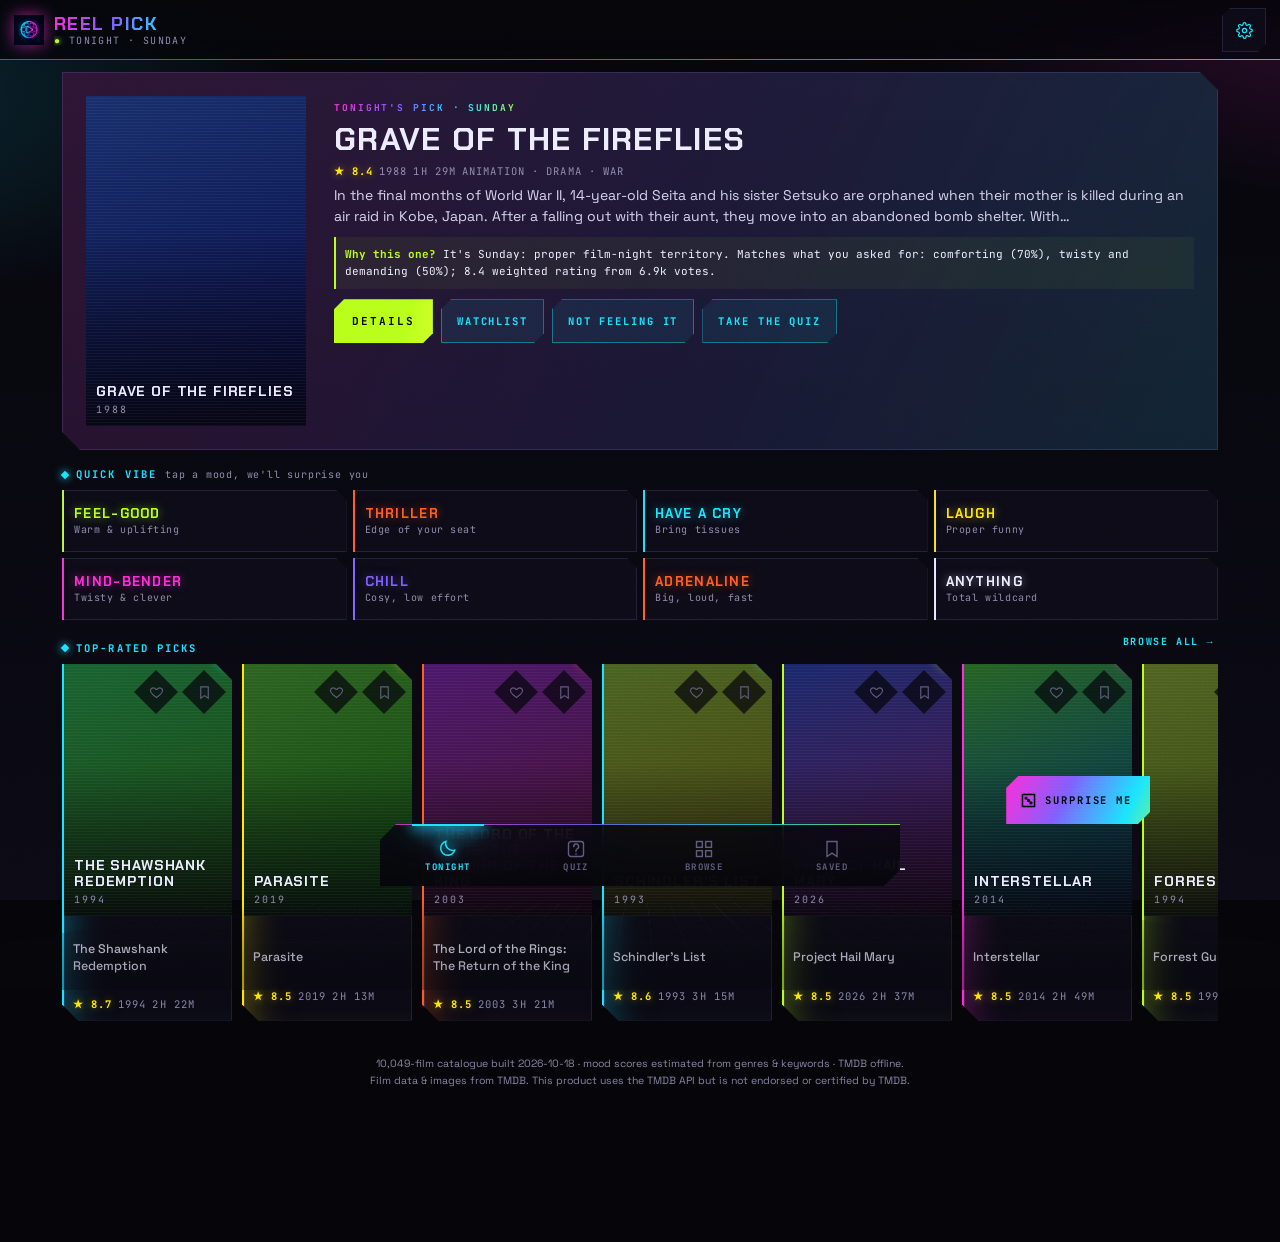
==== commit 05e1e0cd: "iPhone standalone fixes: safe-area sheets with sticky Close, nav always tappable, back/swipe-down cl" ====
--- a/index.html
+++ b/index.html
@@ -1,7 +1,7 @@
 <!doctype html><html lang="en-GB"><head><meta charset="utf-8">
 <meta name="viewport" content="width=device-width,initial-scale=1,viewport-fit=cover">
-<meta name="theme-color" content="#05050a"><meta name="apple-mobile-web-app-capable" content="yes"><meta name="apple-mobile-web-app-status-bar-style" content="black-translucent">
-<link rel="icon" href="icon.svg"><link rel="preconnect" href="https://api.themoviedb.org"><link rel="preconnect" href="https://image.tmdb.org">
+<meta name="theme-color" content="#05050a"><meta name="apple-mobile-web-app-capable" content="yes"><meta name="apple-mobile-web-app-status-bar-style" content="default"><meta name="mobile-web-app-capable" content="yes">
+<link rel="icon" type="image/png" sizes="192x192" href="icon-192.png"><link rel="manifest" href="manifest.json"><link rel="apple-touch-icon" sizes="180x180" href="icon-180.png"><meta name="apple-mobile-web-app-title" content="REEL//PICK"><link rel="preconnect" href="https://api.themoviedb.org"><link rel="preconnect" href="https://image.tmdb.org">
 <title>REEL//PICK · what shall we watch?</title><link rel="stylesheet" href="style.css"></head><body>
 <svg width="0" height="0" style="position:absolute" aria-hidden="true">
  <symbol id="i-moon" viewBox="0 0 24 24"><path d="M20 14.5A8.5 8.5 0 0 1 9.5 4 8.5 8.5 0 1 0 20 14.5z"/></symbol>
@@ -13,14 +13,14 @@
  <symbol id="i-ext" viewBox="0 0 24 24"><path d="M14 4h6v6M20 4l-9 9M18 14v5a1 1 0 0 1-1 1H5a1 1 0 0 1-1-1V7a1 1 0 0 1 1-1h5"/></symbol>
  <symbol id="i-filter" viewBox="0 0 24 24"><path d="M3 5h18M6 12h12M10 19h4"/></symbol>
 </svg>
-<header class="top"><div class="brand"><img src="icon.svg" alt="" width="34" height="34"><div><h1 id="title">Reel Pick</h1><p id="sub" class="sub">what shall we watch?</p></div></div>
+<header class="top"><div class="brand"><img src="icon-192.png" alt="" width="34" height="34"><div><h1 id="title">Reel Pick</h1><p id="sub" class="sub">what shall we watch?</p></div></div>
 <button id="settingsBtn" class="iconbtn" aria-label="Settings"><svg><use href="#i-gear"/></svg></button></header>
 <main id="main">
   <section id="view-tonight" class="view active">
     <div id="hero" class="hero"></div>
     <h2 class="h2">Quick vibe <span class="muted">tap a mood, we'll surprise you</span></h2>
     <div id="quickMoods" class="mood-grid"></div>
-    <div class="row-head"><h2 class="h2">Top-rated on your services</h2><button class="link" data-goto="browse">Browse all →</button></div>
+    <div class="row-head"><h2 class="h2">Top-rated picks</h2><button class="link" data-goto="browse">Browse all →</button></div>
     <div id="tonightRow" class="hscroll"></div>
   </section>
 
@@ -35,14 +35,12 @@
         <div class="fgroup"><h3>Mood</h3><div class="chips wrap" id="fMood"></div></div>
         <div class="fgroup"><h3>Feel <small>drag to set · catalogue only</small></h3><div id="fDims" class="dims"></div></div>
         <div class="fgroup"><h3>Content</h3><div class="chips wrap" id="fFlags"></div></div>
-        <div class="fgroup"><h3>Genre <small>any of</small></h3><div class="chips wrap" id="fGenre"></div></div>
+        <div class="fgroup"><h3>Genre <small>any of · this search</small></h3><div class="chips wrap" id="fGenre"></div></div>
+        <div class="fgroup"><h3>Never show <small>saved · tap to exclude</small></h3><div id="fGenrePrefs"></div></div>
         <div class="fgroup"><h3>Runtime</h3><div class="chips wrap" id="fRuntime"></div></div>
         <div class="fgroup"><h3>Era</h3><div class="chips wrap" id="fDecade"></div>
           <div class="range2"><label>From <input type="number" id="yFrom" min="1920" max="2027"></label><label>To <input type="number" id="yTo" min="1920" max="2027"></label></div></div>
         <div class="fgroup"><h3>Min weighted rating <output id="ratingOut">any</output></h3><input type="range" id="minRating" min="6" max="9" step="0.1" value="6" aria-label="Minimum rating"></div>
-        <div class="fgroup"><h3>Streaming · UK</h3><div class="chips wrap" id="fServices"></div>
-          <label class="tog"><span>Only show titles on these</span><input type="checkbox" id="onlyMine"></label>
-          <p class="muted tiny" id="svcNote"></p></div>
         <label class="tog"><span>Hide films I've marked seen</span><input type="checkbox" id="hideSeen" checked></label>
       </aside>
       <div class="results-wrap">
@@ -67,7 +65,7 @@
 </main>
 
 <div id="modal" class="modal" hidden><div class="modal-backdrop" data-close></div>
-  <div class="modal-card" role="dialog" aria-modal="true"><button class="iconbtn close" data-close aria-label="Close">✕</button><div id="modalBody"></div></div></div>
+  <div class="modal-card" role="dialog" aria-modal="true" aria-labelledby="sheetTitle"><div class="sheet-bar"><span class="grab" aria-hidden="true"></span><span id="sheetTitle" class="sheet-title"></span><button id="sheetClose" class="sheet-close" data-close aria-label="Close">Close</button></div><div id="modalBody"></div></div></div>
 <button id="fab" class="fab" aria-label="Surprise me"><svg><use href="#i-dice"/></svg><span>Surprise me</span></button>
 <div id="toast" class="toast" role="status"></div>
 <nav class="tabs" aria-label="Sections">
--- a/style.css
+++ b/style.css
@@ -256,19 +256,16 @@
 /* modal */
 .modal{position:fixed;inset:0;z-index:50;display:grid;place-items:center;padding:16px}.modal[hidden]{display:none}
 .modal-backdrop{position:absolute;inset:0;background:rgba(5,5,10,.78);backdrop-filter:blur(10px);-webkit-backdrop-filter:blur(10px)}
-.modal-card{position:relative;width:100%;max-width:640px;max-height:calc(100dvh - 32px);overflow:auto;padding:18px;background:linear-gradient(var(--plate),var(--deep));box-shadow:inset 0 0 0 1px var(--line);
+.modal-card{position:relative;width:100%;max-width:640px;max-height:calc(100dvh - 32px - var(--top) - var(--bot));overflow:auto;overscroll-behavior:contain;padding:0 18px 18px;transition:transform .2s;background:linear-gradient(var(--plate),var(--deep));box-shadow:inset 0 0 0 1px var(--line);
  clip-path:polygon(0 0,calc(100% - 18px) 0,100% 18px,100% 100%,18px 100%,0 calc(100% - 18px));animation:boot .3s cubic-bezier(.2,.8,.2,1);scrollbar-width:thin}
-.modal-card::before{content:"";position:sticky;display:block;top:0;height:1px;margin:-18px -18px 17px;background:var(--holo);background-size:200% 100%;animation:slide 8s linear infinite;z-index:4}
-.modal-card .close{position:sticky;top:8px;float:right;z-index:5;margin:0 0 -44px}
-.modal-card.is-detail{max-width:1060px;padding:0}.modal-card.is-detail::before{margin:0}
-.modal-card.is-detail .close{margin:10px 10px -54px 0}
+.modal-card.is-detail{max-width:1060px;padding:0}
 .settings .panel{margin:10px 0}.settings .h2{margin-top:2px}.settings label{display:block;margin:10px 0 6px}.row2 .btn{width:100%}
 
 /* detail view */
 .dv-hero{position:relative;isolation:isolate;overflow:hidden}
 .dv-backdrop{position:absolute;inset:0;z-index:-2}.dv-backdrop img{width:100%;height:100%;object-fit:cover;object-position:center 25%;opacity:.55}
 .dv-shade{position:absolute;inset:0;z-index:-1;background:linear-gradient(0deg,var(--deep) 0%,rgba(11,10,20,.85) 35%,rgba(11,10,20,.35) 100%),repeating-linear-gradient(0deg,rgba(255,255,255,.03) 0 1px,transparent 1px 3px)}
-.dv-head{display:grid;grid-template-columns:180px 1fr;gap:22px;align-items:end;padding:90px 24px 18px}
+.dv-head{display:grid;grid-template-columns:180px 1fr;gap:22px;align-items:end;padding:40px 24px 18px}
 .dv-poster .poster{clip-path:polygon(0 0,calc(100% - 14px) 0,100% 14px,100% 100%,14px 100%,0 calc(100% - 14px));box-shadow:0 0 30px rgba(25,227,255,.2)}
 .dv-eyebrow{display:inline-block;margin-bottom:8px;padding:5px 9px;font:700 9.5px/1 var(--mono);letter-spacing:.18em;text-transform:uppercase;color:#000;background:var(--holo);background-size:250% 100%;animation:slide 6s linear infinite}
 .dv h2{margin:0 0 8px;font:700 clamp(24px,4.4vw,44px)/1 var(--disp);letter-spacing:.04em;text-transform:uppercase;text-shadow:0 0 24px rgba(25,227,255,.25)}
@@ -316,13 +313,40 @@
   padding:calc(14px + var(--top)) 14px calc(var(--navh) + var(--bot) + 20px)}
  .filters.panel.open{transform:none;box-shadow:-20px 0 40px rgba(0,0,0,.6),inset 1px 0 0 var(--line)}
  .mobile-only{display:inline-flex}
- .dv-body{grid-template-columns:1fr;padding:4px 16px 22px}
- .dv-head{grid-template-columns:110px 1fr;gap:14px;padding:70px 16px 14px}
- .modal{padding:0}.modal-card{max-height:100dvh;height:100dvh;clip-path:none}
+ .dv-body{grid-template-columns:minmax(0,1fr);padding:4px 16px 22px}
+ .dv-head{grid-template-columns:110px 1fr;gap:14px;padding:24px 16px 14px}
+ .modal{padding:0;bottom:calc(var(--navh) + var(--bot))}.modal-card{max-width:none;max-height:none;height:100%;clip-path:none}
+ .sheet-bar{padding-top:calc(6px + var(--top))}
 }
 @media (max-width:520px){
- .dv-head{grid-template-columns:1fr;padding-top:60px}.dv-poster{width:120px}
+ .dv-head{grid-template-columns:1fr;padding-top:20px}.dv-poster{width:120px}
  .bars{grid-template-columns:1fr}
  .pick.deal{grid-template-columns:80px 1fr}
  .card .syn{display:none}
 }
+
+/* ---------- sheets: sticky bar with a visible Close below the safe area ---------- */
+.sheet-bar{position:sticky;top:0;z-index:6;display:flex;align-items:center;gap:10px;min-height:56px;margin:0 -18px 12px;padding:6px 10px 6px 18px;
+ background:linear-gradient(rgba(11,10,20,.96),rgba(11,10,20,.88));backdrop-filter:blur(12px);-webkit-backdrop-filter:blur(12px);touch-action:none}
+.modal-card.is-detail .sheet-bar{margin:0}
+.sheet-bar::after{content:"";position:absolute;left:0;right:0;bottom:0;height:1px;background:var(--holo);background-size:200% 100%;animation:slide 8s linear infinite;opacity:.7}
+.grab{position:absolute;left:50%;top:calc(4px + var(--top));width:38px;height:4px;transform:translateX(-50%);background:rgba(236,235,255,.25)}
+.sheet-title{flex:1;min-width:0;font:700 13px/1.2 var(--disp);letter-spacing:.1em;text-transform:uppercase;white-space:nowrap;overflow:hidden;text-overflow:ellipsis}
+.sheet-close{flex:none;min-width:76px;min-height:44px;padding:0 14px;border:0;cursor:pointer;color:#000;background:var(--water);font:700 10.5px/1 var(--mono);letter-spacing:.16em;text-transform:uppercase;
+ clip-path:polygon(8px 0,100% 0,100% calc(100% - 8px),calc(100% - 8px) 100%,0 100%,0 8px);box-shadow:0 0 16px rgba(25,227,255,.4)}
+.tabs{z-index:60}.toast{z-index:70}
+body.sheet-open{overflow:hidden}body.sheet-open .fab{display:none}
+/* genre preference chips */
+.gsum{margin:0 0 8px;font-size:11.5px}.gsum .gx{color:var(--fire)}.gsum .gr{color:var(--grass)}
+.gchip{user-select:none;-webkit-user-select:none;-webkit-touch-callout:none}
+.gchip[data-st="1"]{color:#000;background:var(--fire);border-color:var(--fire);box-shadow:0 0 16px rgba(255,90,31,.5);text-decoration:line-through;text-decoration-thickness:1.5px}
+.gchip[data-st="2"]{color:#000;background:var(--grass);border-color:var(--grass);box-shadow:0 0 16px rgba(182,255,26,.45)}
+#qGenres{margin-top:4px}#qGenres .chip{min-height:44px}
+#closeFilters{min-height:44px;min-width:76px}
+@media (max-width:899px){
+ .filters.panel{padding-top:0}
+ .filters-head{position:sticky;top:0;z-index:3;margin:0 -14px 10px;padding:calc(8px + var(--top)) 14px 8px;background:var(--deep);box-shadow:0 1px 0 var(--line)}
+}
+@media (min-width:900px){ .modal{padding-top:calc(16px + var(--top));padding-bottom:calc(16px + var(--bot))} }
+@media (max-width:899px){ .sheet-bar{padding-top:calc(6px + var(--top))} }
+.dv-main,.dv-side{min-width:0}
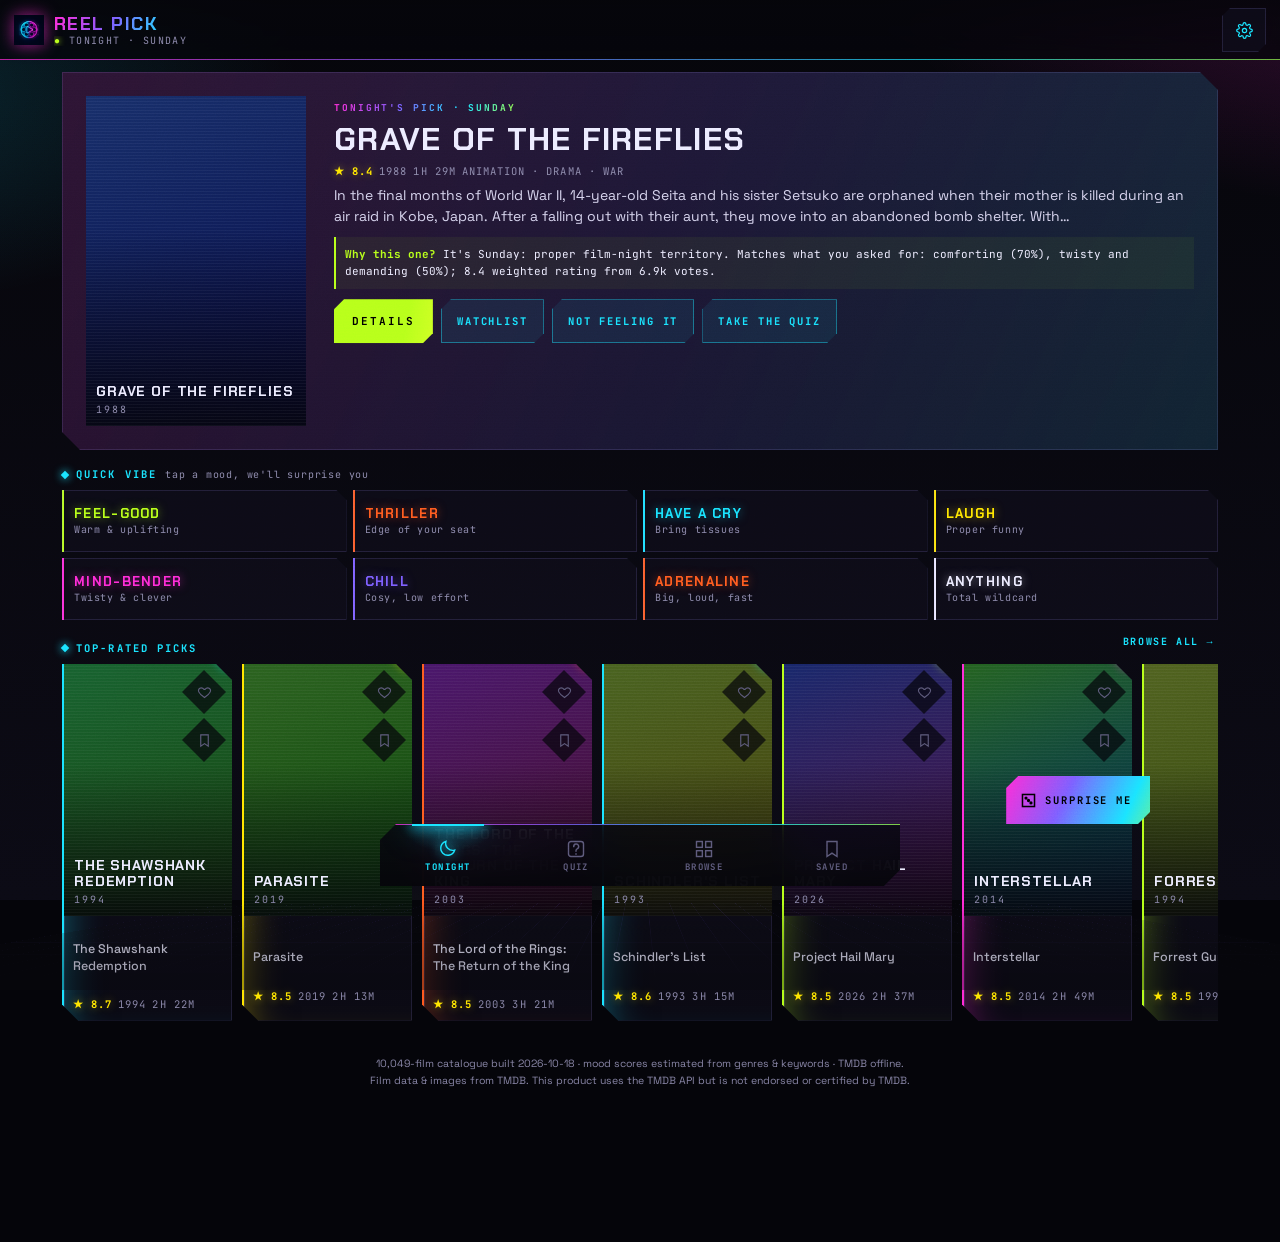
==== commit 5c76cd0e: "Plex: sign in with Plex (PIN flow, resume polling for iOS standalone), Plex watchlist add/remove, 'O" ====
--- a/index.html
+++ b/index.html
@@ -17,6 +17,7 @@
 <button id="settingsBtn" class="iconbtn" aria-label="Settings"><svg><use href="#i-gear"/></svg></button></header>
 <main id="main">
   <section id="view-tonight" class="view active">
+    <div id="plexBar" class="plexbar" hidden></div>
     <div id="hero" class="hero"></div>
     <h2 class="h2">Quick vibe <span class="muted">tap a mood, we'll surprise you</span></h2>
     <div id="quickMoods" class="mood-grid"></div>
@@ -36,6 +37,7 @@
         <div class="fgroup"><h3>Feel <small>drag to set · catalogue only</small></h3><div id="fDims" class="dims"></div></div>
         <div class="fgroup"><h3>Content</h3><div class="chips wrap" id="fFlags"></div></div>
         <div class="fgroup"><h3>Genre <small>any of · this search</small></h3><div class="chips wrap" id="fGenre"></div></div>
+        <div class="fgroup" id="fPlexGroup" hidden><h3>Plex <small>your server</small></h3><div id="fPlex"></div></div>
         <div class="fgroup"><h3>Never show <small>saved · tap to exclude</small></h3><div id="fGenrePrefs"></div></div>
         <div class="fgroup"><h3>Runtime</h3><div class="chips wrap" id="fRuntime"></div></div>
         <div class="fgroup"><h3>Era</h3><div class="chips wrap" id="fDecade"></div>
@@ -79,5 +81,6 @@
 <script src="rules.js"></script>
 <script src="reco.js"></script>
 <script src="tmdb.js"></script>
+<script src="plex.js"></script>
 <script src="app.js"></script>
 </body></html>
--- a/style.css
+++ b/style.css
@@ -350,3 +350,21 @@
 @media (min-width:900px){ .modal{padding-top:calc(16px + var(--top));padding-bottom:calc(16px + var(--bot))} }
 @media (max-width:899px){ .sheet-bar{padding-top:calc(6px + var(--top))} }
 .dv-main,.dv-side{min-width:0}
+/* ---------- Plex ---------- */
+:root{--plex:#e5a00d}
+.badge.onplex{color:#000;background:var(--plex);border-color:var(--plex);box-shadow:0 0 10px rgba(229,160,13,.35)}
+.badge.onplex.sm{height:17px;padding:0 5px;font-size:8.5px}
+.starbtn.plexwl.on{color:var(--plex);background:rgba(229,160,13,.16);filter:drop-shadow(0 0 6px rgba(229,160,13,.6))}
+.card.mini .tools{flex-direction:column}
+.btn.plexwl,.btn.plexplay,.plexsign{display:inline-flex;align-items:center;justify-content:center;gap:8px}
+.btn.plexwl svg,.btn.plexplay svg,.plexsign svg,.plexbar-l svg{width:14px;height:14px;fill:currentColor;stroke:none}
+.btn.plexwl.on{color:#000;background:var(--plex);border-color:var(--plex)}
+.btn.plexplay{color:var(--plex);border-color:rgba(229,160,13,.6)}
+.plexsign{background:var(--plex)!important;color:#000!important}
+.plexbar{display:flex;flex-wrap:wrap;align-items:center;gap:8px 12px;margin:0 0 12px}
+.plexbar-l{display:inline-flex;align-items:center;gap:6px;font:700 10.5px/1.2 var(--mono);letter-spacing:.12em;text-transform:uppercase;color:var(--plex)}
+.plexbar-l .muted{letter-spacing:.04em;text-transform:none;font-weight:400}
+.plexf .chip[aria-pressed=true]{color:#000;background:var(--plex);border-color:var(--plex)}
+.plexbar .chip{min-height:36px;padding:0 12px}
+.dv-link.plexconnect{display:block;width:100%;text-align:left;cursor:pointer;color:var(--plex);background:none;border:0;padding:0;min-height:44px;font:700 10.5px var(--mono);letter-spacing:.14em;text-transform:uppercase}
+.plexpanel{border-color:rgba(229,160,13,.35)}
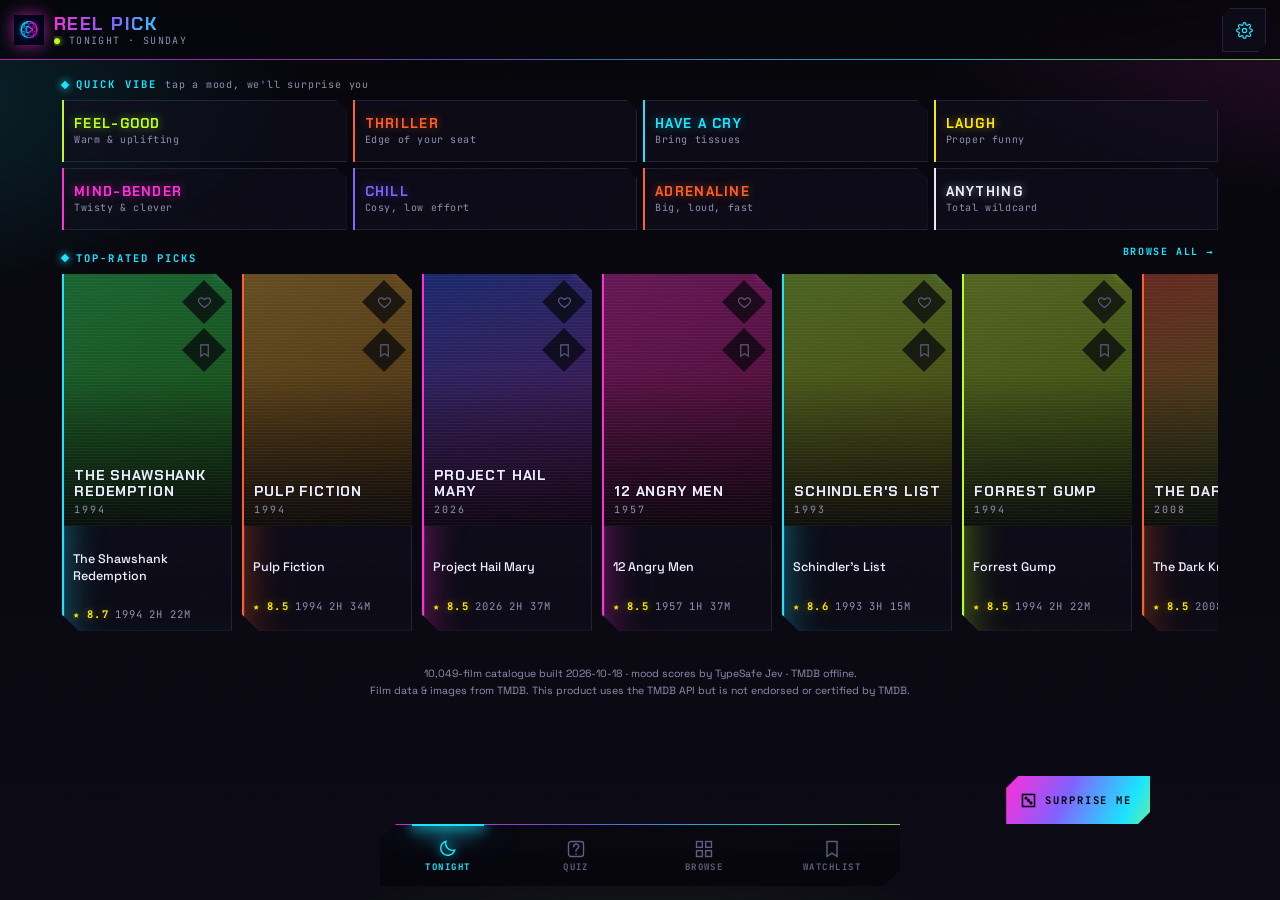
==== commit 57c12e0c: "Tonight: remove hero pick card and Plex filter bar; Watchlist is Plex-only (no local list): Saved ta" ====
--- a/index.html
+++ b/index.html
@@ -17,8 +17,6 @@
 <button id="settingsBtn" class="iconbtn" aria-label="Settings"><svg><use href="#i-gear"/></svg></button></header>
 <main id="main">
   <section id="view-tonight" class="view active">
-    <div id="plexBar" class="plexbar" hidden></div>
-    <div id="hero" class="hero"></div>
     <h2 class="h2">Quick vibe <span class="muted">tap a mood, we'll surprise you</span></h2>
     <div id="quickMoods" class="mood-grid"></div>
     <div class="row-head"><h2 class="h2">Top-rated picks</h2><button class="link" data-goto="browse">Browse all →</button></div>
@@ -59,8 +57,7 @@
   </section>
 
   <section id="view-saved" class="view">
-    <div class="chips sticky saved-tabs"><button class="chip" aria-pressed="true" data-list="watch">Watchlist</button><button class="chip" aria-pressed="false" data-list="fav">Favourites</button><button class="chip" aria-pressed="false" data-list="seen">Seen</button><button class="chip" aria-pressed="false" data-list="hidden">Hidden</button></div>
-    <p id="savedInfo" class="muted"></p>
+        <p id="savedInfo" class="muted"></p>
     <div id="savedGrid" class="grid"></div>
   </section>
   <footer class="foot muted tiny" id="foot"></footer>
@@ -74,7 +71,7 @@
  <button data-view="tonight" class="active"><svg><use href="#i-moon"/></svg><span>Tonight</span></button>
  <button data-view="quiz"><svg><use href="#i-quiz"/></svg><span>Quiz</span></button>
  <button data-view="browse"><svg><use href="#i-grid"/></svg><span>Browse</span></button>
- <button data-view="saved"><svg><use href="#i-pin"/></svg><span>Saved</span><span id="savedCount" class="nbadge" hidden></span></button>
+ <button data-view="saved"><svg><use href="#i-pin"/></svg><span>Watchlist</span><span id="savedCount" class="nbadge" hidden></span></button>
 </nav>
 <script src="config.js"></script>
 <script src="data.js"></script>
--- a/style.css
+++ b/style.css
@@ -242,8 +242,15 @@
 .opt .s{font:400 10px var(--mono);letter-spacing:.06em;color:var(--mut)}
 .opt.on{color:#000;background:var(--water);box-shadow:0 0 18px rgba(25,227,255,.45)}.opt.on .s{color:#023}
 .qnav{display:flex;justify-content:space-between;gap:8px;margin-top:16px}.qnav .btn{margin-top:0}
-.quiz-results{display:grid;gap:10px}
-.pick.deal{grid-template-columns:96px 1fr;gap:12px;align-items:start}
+.quiz-results{display:flex;flex-direction:column}
+.quiz-results>*{margin-bottom:10px}.quiz-results+.qnav{margin-top:6px}
+.pick.deal{grid-template-columns:96px 1fr;gap:12px;align-items:start;transition:height .3s cubic-bezier(.4,0,.2,1),opacity .2s ease,transform .3s cubic-bezier(.4,0,.2,1),margin .3s ease,padding .3s ease}
+/* dismissed pick: fade + slide, then collapse its height (JS pins the start height); the next card slides up */
+.pick.leaving{opacity:0;transform:translateX(18px) scale(.97);padding-top:0;padding-bottom:0;margin-bottom:0;overflow:hidden;pointer-events:none}
+.pick.arrive{animation:pickin .34s cubic-bezier(.2,.8,.2,1) both}
+@keyframes pickin{from{opacity:0;transform:translateY(12px)}}
+@media (max-width:720px){.pick-actions .btn{flex:1 1 auto;padding:0 14px}} /* phone: rows fill evenly when the buttons wrap */
+@media (prefers-reduced-motion:reduce){.pick.deal{transition:none}.pick.arrive{animation:none}}
 .pick .pt{margin:6px 0;font:700 17px/1.15 var(--disp);letter-spacing:.05em;text-transform:uppercase;cursor:pointer}
 .pick p{margin:6px 0;font-size:12.5px;color:#cfcbe8}
 .pick.first::before{content:"";position:absolute;inset:0;pointer-events:none;background:var(--holo);background-size:300% 300%;opacity:.14;mix-blend-mode:screen;animation:foil 7s ease-in-out infinite alternate}
@@ -368,3 +375,4 @@
 .plexbar .chip{min-height:36px;padding:0 12px}
 .dv-link.plexconnect{display:block;width:100%;text-align:left;cursor:pointer;color:var(--plex);background:none;border:0;padding:0;min-height:44px;font:700 10.5px var(--mono);letter-spacing:.14em;text-transform:uppercase}
 .plexpanel{border-color:rgba(229,160,13,.35)}
+.toast.has-act{pointer-events:auto;display:flex;align-items:center;gap:10px}.toast-act{background:none;border:1px solid currentColor;color:inherit;font:inherit;padding:4px 10px;border-radius:6px;cursor:pointer}
